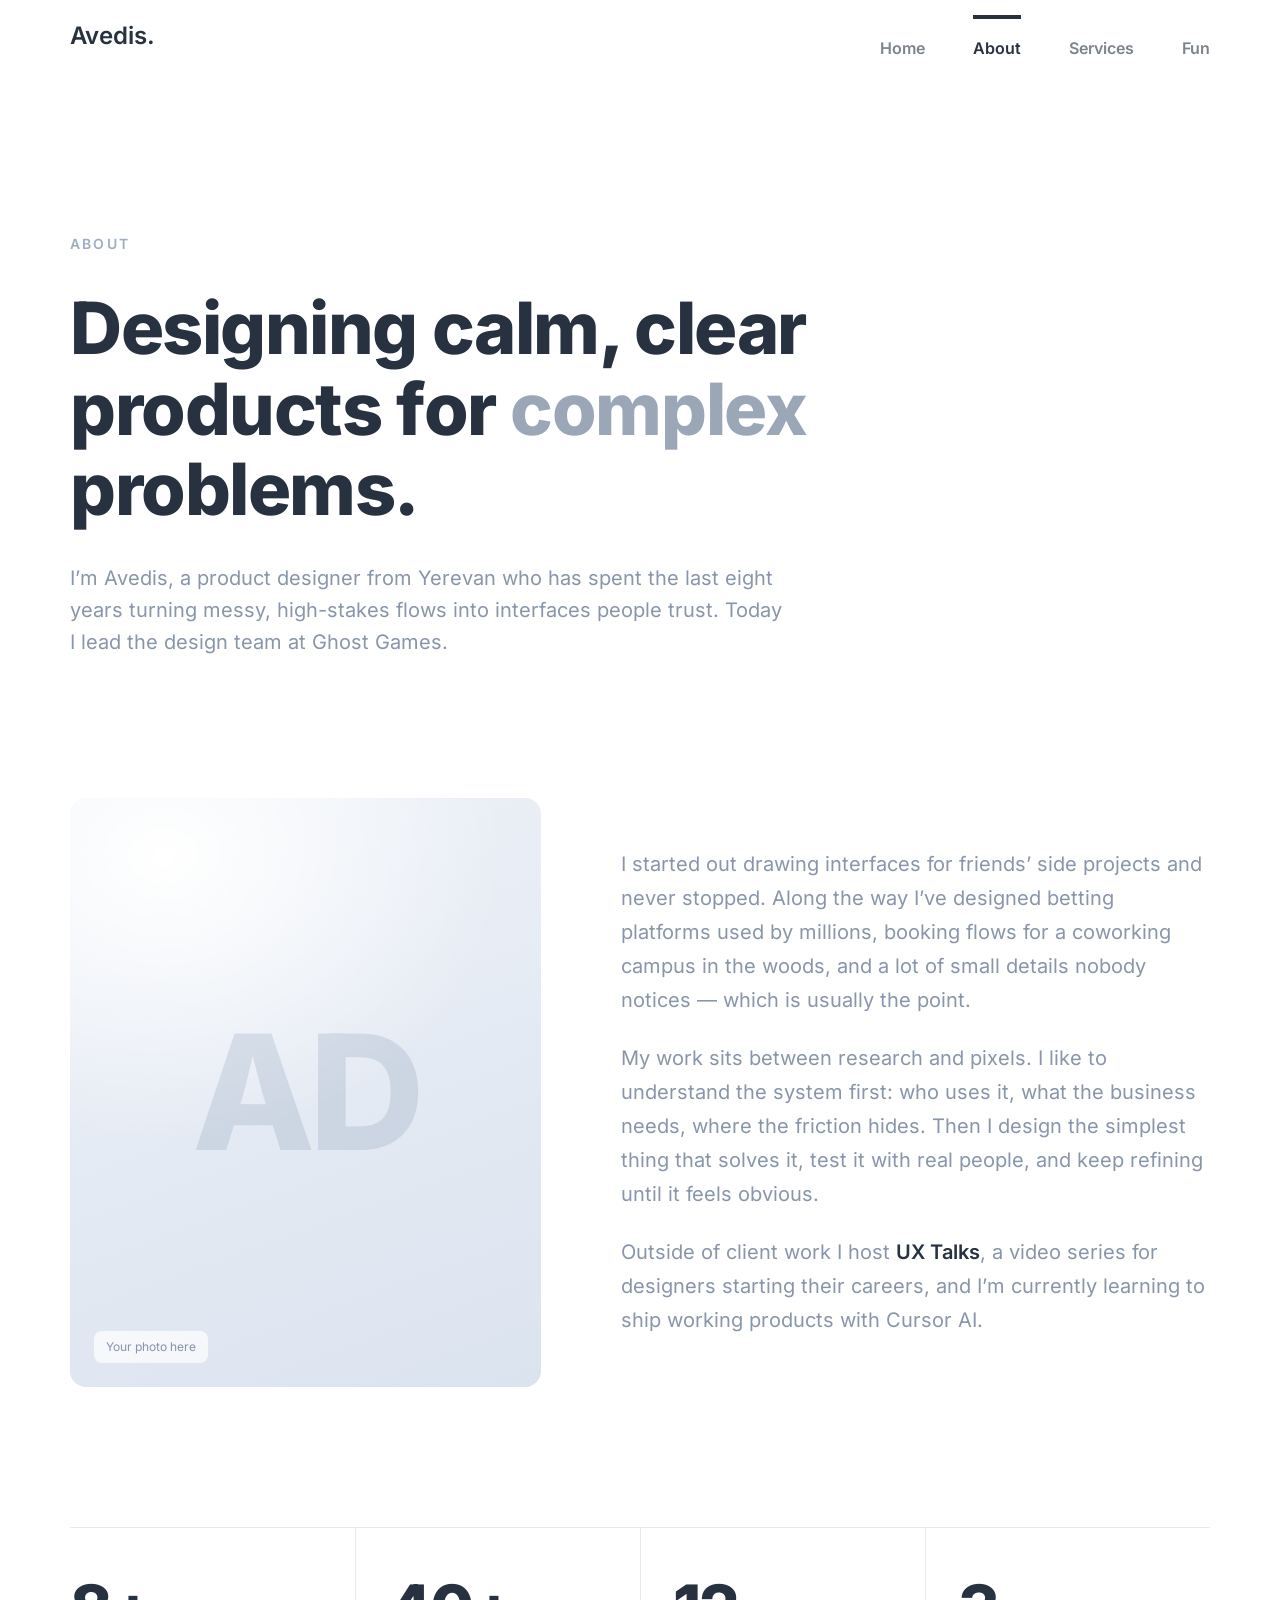
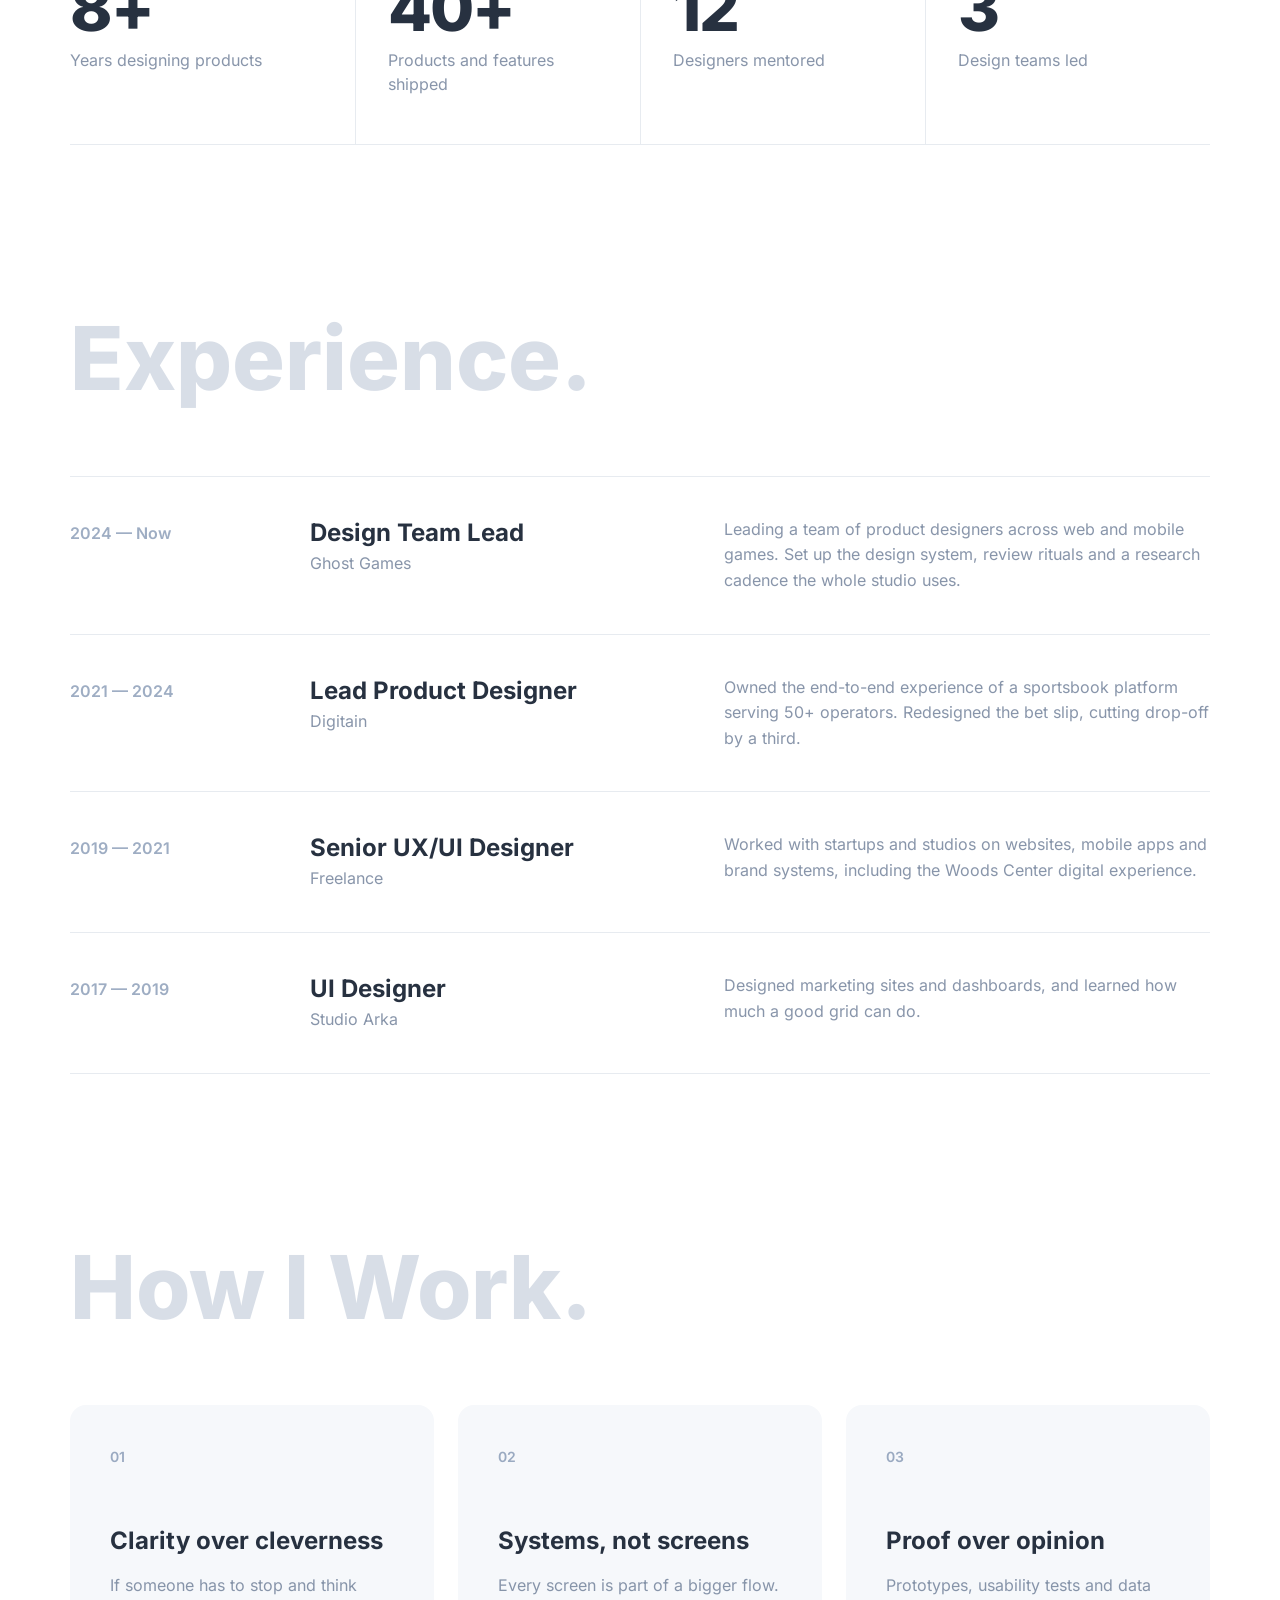
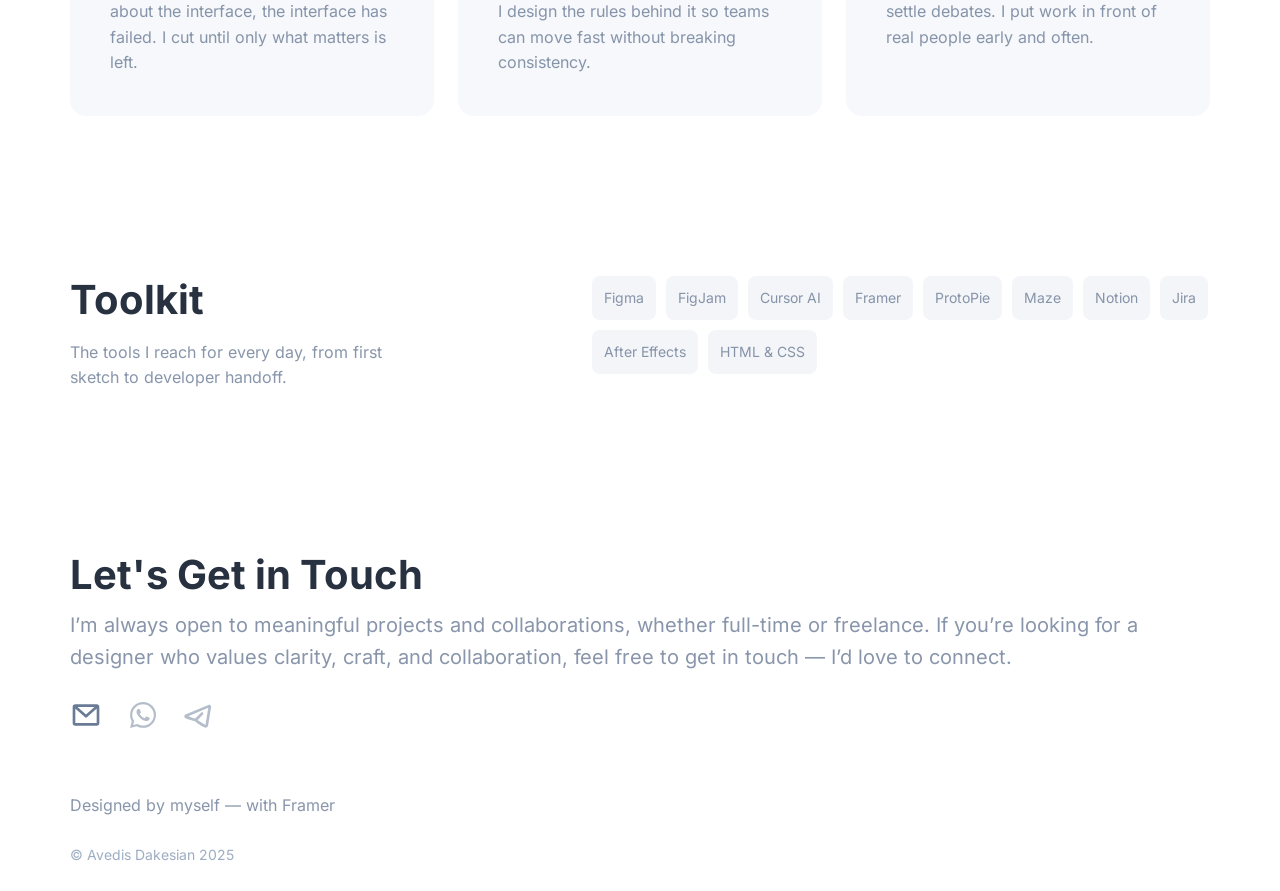
==== about/index.html @ 0495851c "Add About and Services pages Both pages use the home page's type, colours and 1140px width, and are " ====
<!doctype html>
<html lang="en">
<head>
  <script>document.documentElement.classList.add("js")</script>
  <meta charset="utf-8">
  <meta name="viewport" content="width=device-width, initial-scale=1">
  <title>About · Avedis.</title>
  <meta name="description" content="About Avedis Dakesian, Lead Product Designer.">
  <meta property="og:title" content="About · Avedis.">
  <meta property="og:description" content="About Avedis Dakesian, Lead Product Designer.">
  <meta property="og:type" content="website">
  <meta property="og:image" content="https://avedisdakesian.github.io/assets/img/og-image.jpg">
  <meta name="twitter:card" content="summary_large_image">
  <link rel="icon" href="../favicon.svg" type="image/svg+xml">
  <link rel="preload" href="../assets/fonts/inter-latin-wght-normal.woff2" as="font" type="font/woff2" crossorigin>
  <link rel="stylesheet" href="../assets/css/base.css">
  <link rel="stylesheet" href="../assets/css/home.css">
  <link rel="stylesheet" href="../assets/css/pages.css">
</head>
<body>

  <!-- Phone header (below 1220px wide) -->
  <header class="phone-nav" data-menu>
    <div class="phone-nav__bar">
      <a class="logo" href="../">Avedis.</a>
      <button class="phone-nav__toggle" type="button" aria-expanded="false" aria-controls="phone-menu">
        <span class="visually-hidden">Menu</span>
        <span class="phone-nav__line"></span>
        <span class="phone-nav__line"></span>
      </button>
    </div>
    <nav class="phone-nav__menu" id="phone-menu" aria-label="Main">
      <a href=".././">Home</a>
      <a href="../about/" aria-current="page">About</a>
      <a href="../services/">Services</a>
      <a href="https://www.instagram.com/avedisdakesian/" target="_blank" rel="noopener">Fun</a>
    </nav>
  </header>

  <main class="container">
    <nav class="nav" aria-label="Main">
      <a class="logo" href="../">Avedis.</a>
      <div class="nav__items">
        <a class="nav__item" href=".././">Home</a>
        <a class="nav__item is-active" href="../about/" aria-current="page">About</a>
        <a class="nav__item" href="../services/">Services</a>
        <a class="nav__item" href="https://www.instagram.com/avedisdakesian/" target="_blank" rel="noopener">Fun</a>
      </div>
    </nav>

    <!-- Placeholder content: replace the text below with your own. -->
    <section class="page-hero">
      <p class="eyebrow">About</p>
      <h1 class="page-hero__title">Designing calm, clear products for <span>complex</span> problems.</h1>
      <p class="page-hero__lead">I’m Avedis, a product designer from Yerevan who has spent the last eight years turning messy, high-stakes flows into interfaces people trust. Today I lead the design team at Ghost Games.</p>
    </section>

    <section class="about-intro reveal">
      <div class="portrait" role="img" aria-label="Portrait placeholder">
        <span class="portrait__initials">AD</span>
        <span class="portrait__note">Your photo here</span>
      </div>
      <div class="about-intro__text">
        <p>I started out drawing interfaces for friends’ side projects and never stopped. Along the way I’ve designed betting platforms used by millions, booking flows for a coworking campus in the woods, and a lot of small details nobody notices — which is usually the point.</p>
        <p>My work sits between research and pixels. I like to understand the system first: who uses it, what the business needs, where the friction hides. Then I design the simplest thing that solves it, test it with real people, and keep refining until it feels obvious.</p>
        <p>Outside of client work I host <strong>UX Talks</strong>, a video series for designers starting their careers, and I’m currently learning to ship working products with Cursor AI.</p>
      </div>
    </section>

    <section class="stats reveal" aria-label="In numbers">
      <div class="stat"><p class="stat__value">8+</p><p class="stat__label">Years designing products</p></div>
      <div class="stat"><p class="stat__value">40+</p><p class="stat__label">Products and features shipped</p></div>
      <div class="stat"><p class="stat__value">12</p><p class="stat__label">Designers mentored</p></div>
      <div class="stat"><p class="stat__value">3</p><p class="stat__label">Design teams led</p></div>
    </section>

    <section class="block reveal" aria-labelledby="exp-title">
      <h2 class="section-title" id="exp-title">Experience.</h2>
      <ol class="rows">
        <li class="row">
          <p class="row__meta">2024 — Now</p>
          <div class="row__main"><h3 class="row__title">Design Team Lead</h3><p class="row__sub">Ghost Games</p></div>
          <p class="row__desc">Leading a team of product designers across web and mobile games. Set up the design system, review rituals and a research cadence the whole studio uses.</p>
        </li>
        <li class="row">
          <p class="row__meta">2021 — 2024</p>
          <div class="row__main"><h3 class="row__title">Lead Product Designer</h3><p class="row__sub">Digitain</p></div>
          <p class="row__desc">Owned the end-to-end experience of a sportsbook platform serving 50+ operators. Redesigned the bet slip, cutting drop-off by a third.</p>
        </li>
        <li class="row">
          <p class="row__meta">2019 — 2021</p>
          <div class="row__main"><h3 class="row__title">Senior UX/UI Designer</h3><p class="row__sub">Freelance</p></div>
          <p class="row__desc">Worked with startups and studios on websites, mobile apps and brand systems, including the Woods Center digital experience.</p>
        </li>
        <li class="row">
          <p class="row__meta">2017 — 2019</p>
          <div class="row__main"><h3 class="row__title">UI Designer</h3><p class="row__sub">Studio Arka</p></div>
          <p class="row__desc">Designed marketing sites and dashboards, and learned how much a good grid can do.</p>
        </li>
      </ol>
    </section>

    <section class="block reveal" aria-labelledby="principles-title">
      <h2 class="section-title" id="principles-title">How I Work.</h2>
      <div class="cards cards--3">
        <article class="card">
          <p class="card__num">01</p>
          <h3 class="card__title">Clarity over cleverness</h3>
          <p class="card__text">If someone has to stop and think about the interface, the interface has failed. I cut until only what matters is left.</p>
        </article>
        <article class="card">
          <p class="card__num">02</p>
          <h3 class="card__title">Systems, not screens</h3>
          <p class="card__text">Every screen is part of a bigger flow. I design the rules behind it so teams can move fast without breaking consistency.</p>
        </article>
        <article class="card">
          <p class="card__num">03</p>
          <h3 class="card__title">Proof over opinion</h3>
          <p class="card__text">Prototypes, usability tests and data settle debates. I put work in front of real people early and often.</p>
        </article>
      </div>
    </section>

    <section class="block block--split reveal" aria-labelledby="tools-title">
      <div>
        <h2 class="block__heading" id="tools-title">Toolkit</h2>
        <p class="block__text">The tools I reach for every day, from first sketch to developer handoff.</p>
      </div>
      <ul class="tags tags--wrap">
        <li>Figma</li><li>FigJam</li><li>Cursor AI</li><li>Framer</li><li>ProtoPie</li><li>Maze</li><li>Notion</li><li>Jira</li><li>After Effects</li><li>HTML &amp; CSS</li>
      </ul>
    </section>

    <section class="contact" aria-labelledby="contact-title">
      <h2 class="contact__title" id="contact-title">Let's Get in Touch</h2>
      <p class="contact__text">I’m always open to meaningful projects and collaborations, whether full-time or freelance. If you’re looking for a designer who values clarity, craft, and collaboration, feel free to get in touch — I’d love to connect.</p>
      <div class="contact__icons">
        <a href="https://mail.google.com/mail/?view=cm&amp;to=avedisdakesian@gmail.com" target="_blank" rel="noopener" aria-label="Email">
          <svg viewBox="0 0 24 24" aria-hidden="true"><path d="M17.5 .5 9 8 .5 .5M1 14h16a1 1 0 0 0 1-1V1a1 1 0 0 0-1-1H1a1 1 0 0 0-1 1v12a1 1 0 0 0 1 1Z" transform="translate(3 5)" fill="none" stroke="#6a7b95" stroke-width="2" stroke-linecap="round" stroke-linejoin="round"/></svg>
        </a>
        <!-- WhatsApp and Telegram had no link in Framer either. Add yours as href to make them clickable. -->
        <span aria-label="WhatsApp">
          <svg viewBox="0 0 32 32" aria-hidden="true"><path transform="translate(4 3)" fill="rgba(106,123,149,.5)" d="M 22.213 3.775 C 19.787 1.354 16.492 -0.004 13.057 0 C 5.907 0 0.109 5.77 0.109 12.888 C 0.109 15.257 0.751 17.476 1.87 19.383 L 1.837 19.322 L 0 26 L 6.863 24.208 C 8.65 25.195 10.781 25.776 13.049 25.776 L 13.054 25.776 C 20.205 25.774 26 20.003 26 12.886 C 26.004 9.468 24.641 6.19 22.212 3.776 Z M 13.054 23.599 L 13.049 23.599 C 11.029 23.599 9.139 23.044 7.525 22.079 L 7.574 22.106 L 7.181 21.875 L 3.109 22.939 L 4.195 18.986 L 3.939 18.581 C 2.858 16.878 2.288 14.903 2.293 12.889 C 2.293 6.974 7.111 2.179 13.054 2.179 C 18.996 2.179 23.814 6.974 23.814 12.889 C 23.814 18.804 18.997 23.599 13.054 23.599 Z M 18.957 15.579 C 18.634 15.417 17.043 14.64 16.747 14.531 C 16.45 14.424 16.234 14.371 16.018 14.693 C 15.803 15.015 15.183 15.74 14.994 15.955 C 14.806 16.171 14.616 16.197 14.293 16.036 C 13.336 15.655 12.453 15.112 11.683 14.431 L 11.691 14.438 C 10.997 13.799 10.399 13.063 9.917 12.253 L 9.893 12.208 C 9.704 11.886 9.872 11.712 10.034 11.551 C 10.179 11.407 10.358 11.175 10.519 10.988 C 10.646 10.832 10.755 10.655 10.838 10.464 L 10.843 10.449 C 10.931 10.268 10.92 10.054 10.814 9.883 L 10.816 9.886 C 10.734 9.724 10.088 8.14 9.818 7.494 C 9.555 6.867 9.288 6.953 9.09 6.942 C 8.902 6.934 8.686 6.932 8.47 6.932 C 8.126 6.94 7.82 7.095 7.609 7.333 L 7.609 7.335 C 6.867 8.033 6.456 9.009 6.477 10.024 L 6.477 10.021 C 6.583 11.241 7.045 12.404 7.807 13.365 L 7.797 13.352 C 9.171 15.394 11.045 17.054 13.242 18.176 L 13.324 18.213 C 13.801 18.428 14.412 18.658 15.038 18.855 L 15.168 18.89 C 15.836 19.093 16.542 19.135 17.23 19.014 L 17.203 19.018 C 18.108 18.833 18.895 18.284 19.378 17.502 L 19.386 17.487 C 19.599 17.001 19.664 16.463 19.573 15.94 L 19.575 15.957 C 19.495 15.822 19.279 15.742 18.955 15.58 Z"/></svg>
        </span>
        <span aria-label="Telegram">
          <svg viewBox="0 0 32 32" aria-hidden="true"><path fill="rgba(106,123,149,.5)" d="M 26.093 26.417 C 25.803 28.187 23.86 29.2 22.237 28.32 C 20.88 27.581 18.865 26.447 17.049 25.26 C 16.143 24.668 15.265 24.051 14.536 23.451 C 14.059 23.057 13.591 22.629 13.219 22.184 C 11.857 22.049 10.159 21.573 8.601 21.059 C 6.902 20.489 5.224 19.858 3.569 19.168 C 1.899 18.475 1.98 16.176 3.569 15.507 L 26.369 5.907 C 27.041 5.624 27.813 5.728 28.385 6.179 C 28.957 6.63 29.238 7.356 29.12 8.075 Z M 6.127 17.323 C 7.219 17.753 8.322 18.154 9.436 18.525 C 10.932 19.019 12.295 19.381 13.273 19.507 L 19.056 13.724 C 19.577 13.203 20.421 13.204 20.942 13.725 C 21.463 14.246 21.462 15.09 20.941 15.611 L 15.66 20.891 C 15.843 21.064 16.033 21.23 16.228 21.389 C 16.958 21.975 17.719 22.522 18.507 23.028 C 20.216 24.145 22.135 25.229 23.467 25.953 L 26.291 8.833 L 6.125 17.323 Z"/></svg>
        </span>
      </div>
    </section>

    <footer class="footer">
      <p class="footer__credit">Designed by myself — with Framer</p>
      <p class="footer__copy">© Avedis Dakesian 2025</p>
    </footer>
  </main>

  <script src="../assets/js/site.js" defer></script>
</body>
</html>
---- assets/css/base.css ----
/* Shared by every page: font, colours, the 1140px content width. */

@font-face {
  font-family: "Inter";
  font-style: normal;
  font-display: swap;
  font-weight: 100 900;
  src: url("../fonts/inter-latin-wght-normal.woff2") format("woff2-variations");
  unicode-range: U+0000-00FF, U+0131, U+0152-0153, U+02BB-02BC, U+02C6, U+02DA, U+02DC, U+0304, U+0308, U+0329, U+2000-206F, U+20AC, U+2122, U+2191, U+2193, U+2212, U+2215, U+FEFF, U+FFFD;
}
@font-face {
  font-family: "Inter";
  font-style: normal;
  font-display: swap;
  font-weight: 100 900;
  src: url("../fonts/inter-latin-ext-wght-normal.woff2") format("woff2-variations");
  unicode-range: U+0100-02BA, U+02BD-02C5, U+02C7-02CC, U+02CE-02D7, U+02DD-02FF, U+0304, U+0308, U+0329, U+1D00-1DBF, U+1E00-1E9F, U+1EF2-1EFF, U+2020, U+20A0-20AB, U+20AD-20C0, U+2113, U+2C60-2C7F, U+A720-A7FF;
}

:root {
  /* Content never gets wider than this. Change it here and every page follows. */
  --max-width: 1140px;
  /* Space kept on each side of the content. */
  --gutter: 40px;

  --ink: #273140;
  --name: #9ba7b7;
  --muted: rgba(106, 123, 149, 0.8);
  --label: rgba(61, 91, 135, 0.5);
  --ghost: rgba(61, 91, 135, 0.2);
  --chip: rgba(61, 91, 135, 0.06);
  --radius: 8px;
}

/* Framer switches to its phone layout below 1220px wide; so do we. */
@media (max-width: 1219.98px) {
  :root { --gutter: 16px; }
}

*, *::before, *::after { box-sizing: border-box; }

html { -webkit-text-size-adjust: 100%; }

body {
  margin: 0;
  background: #fff;
  color: var(--ink);
  font-family: "Inter", system-ui, -apple-system, "Segoe UI", sans-serif;
  -webkit-font-smoothing: antialiased;
  -moz-osx-font-smoothing: grayscale;
}

h1, h2, h3, h4, p { margin: 0; font-weight: inherit; font-size: inherit; line-height: inherit; }
img, video { display: block; max-width: 100%; }
a { color: inherit; text-decoration: none; }
button { font: inherit; color: inherit; }

.container {
  width: 100%;
  max-width: calc(var(--max-width) + 2 * var(--gutter));
  margin-inline: auto;
  padding-inline: var(--gutter);
}

.visually-hidden {
  position: absolute; width: 1px; height: 1px; padding: 0; margin: -1px;
  overflow: hidden; clip: rect(0 0 0 0); white-space: nowrap; border: 0;
}

:focus-visible { outline: 2px solid var(--ink); outline-offset: 3px; border-radius: 4px; }
---- assets/css/home.css ----
/* Home page. Desktop values first; the phone layout (below 1220px) is at the bottom. */

.logo { font-size: 24px; line-height: 1.2; font-weight: 600; color: var(--ink); }

/* ---------- Desktop nav ---------- */
.nav {
  display: flex;
  align-items: center;
  justify-content: space-between;
  height: 72px;
}
.nav__items { display: flex; gap: 48px; }
.nav__item {
  padding-top: 24px;
  font-size: 16px;
  line-height: 19px;
  font-weight: 600;
  color: rgba(39, 49, 64, 0.6);
  transition: color 0.2s ease;
}
.nav__item:hover { color: var(--ink); }
.nav__item.is-active { color: var(--ink); box-shadow: inset 0 4px 0 var(--ink); }

/* ---------- Phone header (hidden on desktop) ---------- */
.phone-nav { display: none; }

/* ---------- Hero ---------- */
.hero {
  display: flex;
  flex-direction: column;
  gap: 200px;
  padding-bottom: 120px;
}
.hero__texts { display: flex; flex-direction: column; gap: 10px; }
.hero__name,
.hero__roles {
  font-size: 88px;
  line-height: 107px;
  font-weight: 800;
}
.hero__name { color: var(--name); }
.hero__roles {
  height: 107px;
  overflow: hidden;
  color: var(--ink);
}
.hero__roles-track {
  display: flex;
  flex-direction: column;
  animation: roles 12.5s cubic-bezier(0.65, 0, 0.35, 1) infinite;
}
.hero__roles-track > span { display: block; white-space: nowrap; }

/* 5 titles, each held ~2.1s then slid up in ~0.4s. Step n sits at -n/6 of the track (6 lines including the repeat). */
@keyframes roles {
  0%, 16.67%   { transform: translateY(0); }
  20%, 36.67%  { transform: translateY(-16.6667%); }
  40%, 56.67%  { transform: translateY(-33.3333%); }
  60%, 76.67%  { transform: translateY(-50%); }
  80%, 96.67%  { transform: translateY(-66.6667%); }
  100%         { transform: translateY(-83.3333%); }
}
@media (prefers-reduced-motion: reduce) {
  .hero__roles-track { animation: none; }
}

.timeline { display: flex; justify-content: space-between; }
.timeline__item { display: flex; flex-direction: column; gap: 10px; width: 234px; }
.timeline__label { font-size: 20px; line-height: 33px; font-weight: 600; color: var(--label); }
.timeline__text { font-size: 16px; line-height: 28px; color: var(--muted); }

/* ---------- Section titles ---------- */
.section-title {
  font-size: 88px;
  line-height: 107px;
  font-weight: 800;
  color: var(--ghost);
}

/* ---------- Featured projects ---------- */
.projects {
  display: flex;
  flex-direction: column;
  gap: 100px;
  padding-bottom: 160px;
}
.projects__list { display: flex; flex-direction: column; gap: 100px; }
.project { display: flex; flex-direction: column; gap: 32px; }
.project__head { display: flex; flex-direction: column; gap: 12px; }

.tags { display: flex; gap: 10px; margin: 0; padding: 0; list-style: none; }
.tags li {
  padding: 8px 12px;
  border-radius: 8px;
  background: var(--chip);
  font-size: 14px;
  line-height: 28px;
  color: var(--muted);
}

.project__text { display: flex; flex-direction: column; gap: 10px; }
.project__title {
  display: inline-flex;
  align-items: center;
  gap: 10px;
  align-self: flex-start;
  color: var(--ink);
}
.project__title h3 { font-size: 40px; line-height: 48px; font-weight: 700; }
.project__title svg { width: 40px; height: 40px; transition: transform 0.25s ease; }
.project__title:hover svg { transform: translateX(6px); }
.project__desc { font-size: 16px; line-height: 1.6; color: var(--muted); }

.project__media {
  display: block;
  aspect-ratio: 1140 / 641;
  border-radius: var(--radius);
  overflow: hidden;
}
.project__media img,
.project__media video { width: 100%; height: 100%; object-fit: cover; }

/* ---------- UX Talks ---------- */
.talks {
  display: flex;
  flex-direction: column;
  gap: 32px;
  padding-bottom: 120px;
}
.talks__intro { font-size: 20px; line-height: 32px; color: var(--muted); }

.talks__browser { position: relative; }
.talks__list {
  display: flex;
  gap: 24px;
  overflow-x: auto;
  scroll-snap-type: x mandatory;
  scroll-behavior: smooth;
  scrollbar-width: none;
}
.talks__list::-webkit-scrollbar { display: none; }
.talk {
  flex: 0 0 min(502px, 44%);
  display: flex;
  flex-direction: column;
  gap: 12px;
  scroll-snap-align: start;
}
.talk__title { font-size: 20px; line-height: 32px; color: var(--muted); }

/* YouTube thumbnail that turns into the player on click (same as Framer did) */
.yt {
  position: relative;
  aspect-ratio: 16 / 9;
  border-radius: var(--radius);
  overflow: hidden;
  background: #000 center / cover no-repeat;
  cursor: pointer;
}
.yt img, .yt iframe { position: absolute; inset: 0; width: 100%; height: 100%; border: 0; object-fit: cover; }
.yt button {
  position: absolute; top: 50%; left: 50%;
  width: 68px; height: 48px; padding: 0;
  transform: translate(-50%, -50%);
  border: 0; background: transparent; cursor: pointer;
}
.yt button path:first-child { fill: #212121; fill-opacity: 0.8; transition: fill 0.1s, fill-opacity 0.1s; }
.yt:hover button path:first-child { fill: #f00; fill-opacity: 1; }

.talks__arrow {
  position: absolute;
  top: 118px;
  z-index: 5;
  display: flex;
  align-items: center;
  justify-content: center;
  width: 48px;
  height: 48px;
  padding: 12px;
  border: 0;
  border-radius: 8px;
  background: #fff;
  cursor: pointer;
}
.talks__arrow[hidden] { display: none; }
.talks__arrow svg { width: 24px; height: 24px; fill: none; stroke: rgb(61, 91, 135); stroke-width: 2; stroke-linecap: round; stroke-linejoin: round; }
.talks__arrow--prev { left: 16px; }
.talks__arrow--next { right: 16px; }

.talks__fade {
  position: absolute;
  top: 0;
  z-index: 3;
  width: 100px;
  height: 100%;
  pointer-events: none;
  transition: opacity 150ms ease;
}
.talks__fade--right { right: 0; background: linear-gradient(90deg, rgba(255, 255, 255, 0), #fff); }
.talks__fade--left { left: 0; background: linear-gradient(270deg, rgba(255, 255, 255, 0), #fff); opacity: 0; }
.talks__browser.is-scrolled .talks__fade--left { opacity: 1; }
.talks__browser.is-at-end .talks__fade--right { opacity: 0; }

/* ---------- Contact ---------- */
.contact {
  display: flex;
  flex-direction: column;
  gap: 10px;
  padding-bottom: 60px;
}
.contact__title { font-size: 40px; line-height: 48px; font-weight: 700; color: var(--ink); }
.contact__text { font-size: 20px; line-height: 32px; color: var(--muted); }
.contact__icons { display: flex; gap: 24px; padding-top: 16px; }
.contact__icons > * { display: block; width: 32px; height: 32px; }
.contact__icons svg { width: 32px; height: 32px; display: block; }
.contact__icons a { transition: opacity 0.2s ease; }
.contact__icons a:hover { opacity: 0.7; }

/* ---------- Footer ---------- */
.footer {
  display: flex;
  flex-direction: column;
  gap: 24px;
  padding-bottom: 24px;
}
.footer__credit { font-size: 16px; line-height: 28px; color: var(--muted); }
.footer__copy { font-size: 14px; line-height: 24px; color: var(--label); }

/* =================================================================
   Phone layout (Framer's breakpoint: below 1220px)
   ================================================================= */
@media (max-width: 1219.98px) {
  .nav { display: none; }

  .phone-nav {
    display: block;
    position: relative;
    z-index: 10;
    margin-bottom: 10px;
    background: #fff;
    border-bottom: 1px solid rgba(0, 0, 0, 0.07);
  }
  .phone-nav__bar {
    display: flex;
    align-items: center;
    justify-content: space-between;
    height: 64px;
    padding: 0 10px 0 20px;
  }
  .phone-nav__toggle {
    position: relative;
    width: 44px;
    height: 44px;
    border: 0;
    background: none;
    cursor: pointer;
  }
  .phone-nav__line {
    position: absolute;
    left: 12px;
    width: 20px;
    height: 2px;
    border-radius: 10px;
    background: #999;
    transition: transform 0.25s ease, top 0.25s ease;
  }
  .phone-nav__line:nth-of-type(2) { top: 18px; }
  .phone-nav__line:nth-of-type(3) { top: 25px; }
  .phone-nav.is-open .phone-nav__line:nth-of-type(2) { top: 21px; transform: rotate(45deg); }
  .phone-nav.is-open .phone-nav__line:nth-of-type(3) { top: 21px; transform: rotate(-45deg); }

  .phone-nav__menu {
    display: none;
    flex-direction: column;
    padding: 0 20px 10px;
  }
  .phone-nav.is-open .phone-nav__menu { display: flex; }
  .phone-nav__menu a {
    padding: 13px 0;
    border-bottom: 1px solid #eee;
    font-size: 15px;
    line-height: 30px;
    font-weight: 500;
    letter-spacing: -0.01em;
    color: #444;
  }
  .phone-nav__menu a:last-child { border-bottom: 0; }

  .hero { gap: 88px; }
  .hero__texts { gap: 0; padding: 200px 0; }
  .hero__name,
  .hero__roles { font-size: 32px; line-height: 48px; }
  .hero__roles { height: 48px; }

  .timeline { flex-direction: column; gap: 40px; }
  .timeline__label { font-size: 16px; line-height: 24px; }
  .timeline__text { font-size: 14px; line-height: 24px; }

  .section-title { font-size: 32px; line-height: 48px; }

  .projects { gap: 40px; padding-bottom: 80px; }
  .projects__list { gap: 60px; }
  .project { gap: 24px; }
  .project__head { gap: 16px; }
  .tags li { padding: 4px 12px; font-size: 12px; line-height: 24px; }
  .project__title h3 { font-size: 24px; line-height: 32px; }
  .project__desc { font-size: 14px; }

  .talks { gap: 40px; padding-bottom: 60px; }
  .talks__intro { font-size: 14px; line-height: 1.6; }
  .talks__list { flex-direction: column; overflow: visible; scroll-snap-type: none; }
  .talk { flex-basis: auto; gap: 12px; }
  .talk__title { font-size: 16px; line-height: 1.6; }
  .talks__arrow, .talks__fade { display: none; }

  .contact__title { font-size: 24px; line-height: 32px; }
  .contact__text { font-size: 14px; line-height: 1.6; }
}
---- assets/css/pages.css ----
/* About and Services pages. Builds on base.css and home.css (nav, contact, footer).
   Desktop values first; the phone layout (below 1220px) is at the bottom. */

.line { border-color: rgba(61, 91, 135, 0.12); }

/* ---------- Page hero ---------- */
.page-hero {
  display: flex;
  flex-direction: column;
  gap: 32px;
  padding: 160px 0 140px;
}
.eyebrow {
  font-size: 14px;
  line-height: 24px;
  font-weight: 600;
  letter-spacing: 0.16em;
  text-transform: uppercase;
  color: var(--label);
}
.page-hero__title {
  max-width: 980px;
  font-size: 72px;
  line-height: 1.12;
  font-weight: 800;
  letter-spacing: -0.02em;
  color: var(--ink);
}
.page-hero__title span { color: var(--name); }
.page-hero__lead {
  max-width: 720px;
  font-size: 20px;
  line-height: 32px;
  color: var(--muted);
}

/* ---------- Generic section ---------- */
.block {
  display: flex;
  flex-direction: column;
  gap: 64px;
  padding-bottom: 160px;
}
.block--split {
  display: grid;
  grid-template-columns: 1fr 1.4fr;
  gap: 80px;
  align-items: start;
}
.block__heading { font-size: 40px; line-height: 48px; font-weight: 700; color: var(--ink); }
.block__text { margin-top: 16px; max-width: 360px; font-size: 16px; line-height: 1.6; color: var(--muted); }

.tags--wrap { flex-wrap: wrap; }

/* ---------- About: intro ---------- */
.about-intro {
  display: grid;
  grid-template-columns: 1fr 1.25fr;
  gap: 80px;
  align-items: center;
  padding-bottom: 140px;
}
.portrait {
  position: relative;
  display: flex;
  align-items: center;
  justify-content: center;
  aspect-ratio: 4 / 5;
  border-radius: 16px;
  overflow: hidden;
  background:
    radial-gradient(120% 80% at 20% 10%, #ffffff 0%, rgba(255, 255, 255, 0) 60%),
    linear-gradient(160deg, #eef2f8 0%, #dbe3ef 100%);
}
.portrait__initials { font-size: 160px; line-height: 1; font-weight: 800; letter-spacing: -0.04em; color: rgba(61, 91, 135, 0.14); }
.portrait__note {
  position: absolute;
  left: 24px;
  bottom: 24px;
  padding: 4px 12px;
  border-radius: 8px;
  background: rgba(255, 255, 255, 0.7);
  font-size: 12px;
  line-height: 24px;
  color: var(--muted);
}
.about-intro__text { display: flex; flex-direction: column; gap: 24px; font-size: 20px; line-height: 34px; color: var(--muted); }
.about-intro__text strong { font-weight: 600; color: var(--ink); }

/* ---------- About: numbers ---------- */
.stats {
  display: grid;
  grid-template-columns: repeat(4, 1fr);
  margin-bottom: 160px;
  border-top: 1px solid rgba(61, 91, 135, 0.12);
  border-bottom: 1px solid rgba(61, 91, 135, 0.12);
}
.stat { display: flex; flex-direction: column; gap: 8px; padding: 48px 32px; }
.stat:first-child { padding-left: 0; }
.stat + .stat { border-left: 1px solid rgba(61, 91, 135, 0.12); }
.stat__value { font-size: 64px; line-height: 1; font-weight: 800; letter-spacing: -0.03em; color: var(--ink); }
.stat__label { font-size: 16px; line-height: 24px; color: var(--muted); }

/* ---------- About: experience rows ---------- */
.rows { margin: 0; padding: 0; list-style: none; border-bottom: 1px solid rgba(61, 91, 135, 0.12); }
.row {
  display: grid;
  grid-template-columns: 200px 1fr 1.3fr;
  gap: 40px;
  padding: 40px 0;
  border-top: 1px solid rgba(61, 91, 135, 0.12);
}
.row__meta { font-size: 16px; line-height: 32px; font-weight: 600; color: var(--label); }
.row__title { font-size: 24px; line-height: 32px; font-weight: 700; color: var(--ink); }
.row__sub { font-size: 16px; line-height: 28px; color: var(--muted); }
.row__desc { font-size: 16px; line-height: 1.6; color: var(--muted); }

/* ---------- Cards (principles) ---------- */
.cards { display: grid; gap: 24px; }
.cards--3 { grid-template-columns: repeat(3, 1fr); }
.card {
  display: flex;
  flex-direction: column;
  gap: 16px;
  padding: 40px;
  border-radius: 16px;
  background: #f6f8fb;
  transition: transform 0.3s ease, box-shadow 0.3s ease, background-color 0.3s ease;
}
.card:hover { transform: translateY(-4px); background: #fff; box-shadow: 0 20px 40px rgba(39, 49, 64, 0.08); }
.card__num { margin-bottom: 40px; font-size: 14px; line-height: 24px; font-weight: 600; color: var(--label); }
.card__title { font-size: 24px; line-height: 32px; font-weight: 700; color: var(--ink); }
.card__text { font-size: 16px; line-height: 1.6; color: var(--muted); }

/* ---------- Services list ---------- */
.services { margin: 0; padding: 0; list-style: none; border-bottom: 1px solid rgba(61, 91, 135, 0.12); }
.service {
  display: grid;
  grid-template-columns: 80px 1fr 340px;
  gap: 40px;
  align-items: start;
  padding: 48px 0;
  border-top: 1px solid rgba(61, 91, 135, 0.12);
}
.service__num { font-size: 16px; line-height: 48px; font-weight: 600; color: var(--label); }
.service__main { display: flex; flex-direction: column; gap: 12px; }
.service__title { font-size: 40px; line-height: 48px; font-weight: 700; letter-spacing: -0.01em; color: var(--ink); transition: transform 0.3s ease; }
.service:hover .service__title { transform: translateX(8px); }
.service__text { max-width: 520px; font-size: 16px; line-height: 1.6; color: var(--muted); }
.service__tags { justify-content: flex-end; padding-top: 8px; }

/* ---------- Process steps ---------- */
.steps { display: grid; grid-template-columns: repeat(4, 1fr); gap: 24px; margin: 0; padding: 0; list-style: none; }
.step {
  display: flex;
  flex-direction: column;
  gap: 12px;
  padding-top: 24px;
  border-top: 2px solid var(--ghost);
  transition: border-color 0.3s ease;
}
.step:hover { border-color: var(--ink); }
.step__num { font-size: 14px; line-height: 24px; font-weight: 600; color: var(--label); }
.step__title { font-size: 24px; line-height: 32px; font-weight: 700; color: var(--ink); }
.step__text { font-size: 16px; line-height: 1.6; color: var(--muted); }

/* ---------- Plans ---------- */
.plan {
  position: relative;
  display: flex;
  flex-direction: column;
  padding: 40px;
  border: 1px solid rgba(61, 91, 135, 0.12);
  border-radius: 16px;
  background: #fff;
}
.plan__name { font-size: 16px; line-height: 24px; font-weight: 600; color: var(--label); }
.plan__price { margin-top: 24px; font-size: 32px; line-height: 40px; font-weight: 800; letter-spacing: -0.02em; color: var(--ink); }
.plan__time { margin-top: 4px; font-size: 14px; line-height: 24px; color: var(--muted); }
.plan__list { display: flex; flex-direction: column; gap: 12px; margin: 32px 0 0; padding: 32px 0 0; list-style: none; border-top: 1px solid rgba(61, 91, 135, 0.12); }
.plan__list li { position: relative; padding-left: 28px; font-size: 16px; line-height: 24px; color: var(--muted); }
.plan__list li::before {
  content: "";
  position: absolute;
  left: 0;
  top: 7px;
  width: 12px;
  height: 7px;
  border-left: 2px solid currentColor;
  border-bottom: 2px solid currentColor;
  transform: rotate(-45deg);
  opacity: 0.7;
}
.plan__badge {
  position: absolute;
  top: 40px;
  right: 40px;
  padding: 0 12px;
  border-radius: 8px;
  background: rgba(255, 255, 255, 0.12);
  font-size: 12px;
  line-height: 24px;
  color: #fff;
}
.plan--featured { border-color: var(--ink); background: var(--ink); }
.plan--featured .plan__name { color: rgba(255, 255, 255, 0.6); }
.plan--featured .plan__price { color: #fff; }
.plan--featured .plan__time,
.plan--featured .plan__list li { color: rgba(255, 255, 255, 0.75); }
.plan--featured .plan__list { border-color: rgba(255, 255, 255, 0.15); }

/* ---------- FAQ ---------- */
.faq { border-top: 1px solid rgba(61, 91, 135, 0.12); }
.faq details { border-bottom: 1px solid rgba(61, 91, 135, 0.12); }
.faq summary {
  position: relative;
  padding: 24px 48px 24px 0;
  font-size: 20px;
  line-height: 32px;
  font-weight: 600;
  color: var(--ink);
  list-style: none;
  cursor: pointer;
}
.faq summary::-webkit-details-marker { display: none; }
.faq summary::before,
.faq summary::after {
  content: "";
  position: absolute;
  right: 8px;
  top: 50%;
  width: 16px;
  height: 2px;
  border-radius: 2px;
  background: var(--muted);
  transition: transform 0.25s ease;
}
.faq summary::after { transform: rotate(90deg); }
.faq details[open] summary::after { transform: rotate(0deg); }
.faq details p { padding: 0 48px 24px 0; font-size: 16px; line-height: 1.6; color: var(--muted); }

/* ---------- Call to action ---------- */
.cta {
  display: flex;
  flex-direction: column;
  align-items: center;
  gap: 40px;
  margin-bottom: 140px;
  padding: 104px 40px;
  border-radius: 24px;
  background:
    radial-gradient(80% 120% at 85% 0%, rgba(155, 167, 183, 0.25) 0%, rgba(155, 167, 183, 0) 60%),
    var(--ink);
  text-align: center;
}
.cta__title { font-size: 56px; line-height: 1.15; font-weight: 800; letter-spacing: -0.02em; color: #fff; }
.cta__button {
  display: inline-flex;
  align-items: center;
  gap: 12px;
  padding: 16px 28px;
  border-radius: 999px;
  background: #fff;
  font-size: 16px;
  line-height: 24px;
  font-weight: 600;
  color: var(--ink);
  transition: transform 0.25s ease;
}
.cta__button svg { width: 18px; height: 18px; transition: transform 0.25s ease; }
.cta__button:hover { transform: translateY(-2px); }
.cta__button:hover svg { transform: translateX(4px); }

/* ---------- Fade-in on scroll (only when JS is running) ---------- */
.js .reveal { opacity: 0; transform: translateY(24px); transition: opacity 0.8s ease, transform 0.8s cubic-bezier(0.2, 0.7, 0.2, 1); }
.js .reveal.is-in { opacity: 1; transform: none; }
@media (prefers-reduced-motion: reduce) {
  .js .reveal { opacity: 1; transform: none; transition: none; }
}

/* =================================================================
   Phone layout (below 1220px)
   ================================================================= */
@media (max-width: 1219.98px) {
  .page-hero { gap: 20px; padding: 96px 0 80px; }
  .eyebrow { font-size: 12px; }
  .page-hero__title { font-size: 36px; line-height: 44px; }
  .page-hero__lead { font-size: 16px; line-height: 1.6; }

  .block { gap: 40px; padding-bottom: 80px; }
  .block--split { grid-template-columns: 1fr; gap: 32px; }
  .block__heading { font-size: 24px; line-height: 32px; }
  .block__text { font-size: 14px; }

  .about-intro { grid-template-columns: 1fr; gap: 40px; padding-bottom: 80px; }
  .portrait__initials { font-size: 120px; }
  .about-intro__text { gap: 16px; font-size: 16px; line-height: 1.7; }

  .stats { grid-template-columns: 1fr 1fr; margin-bottom: 80px; }
  .stat { padding: 32px 16px; }
  .stat:nth-child(odd) { padding-left: 0; border-left: 0; }
  .stat:nth-child(n + 3) { border-top: 1px solid rgba(61, 91, 135, 0.12); }
  .stat__value { font-size: 40px; }
  .stat__label { font-size: 14px; line-height: 20px; }

  .row { grid-template-columns: 1fr; gap: 8px; padding: 28px 0; }
  .row__meta { font-size: 14px; line-height: 24px; }
  .row__title { font-size: 20px; line-height: 28px; }
  .row__sub, .row__desc { font-size: 14px; }
  .row__desc { margin-top: 8px; }

  .cards--3 { grid-template-columns: 1fr; gap: 16px; }
  .card { padding: 28px; }
  .card__num { margin-bottom: 16px; }
  .card__title { font-size: 20px; line-height: 28px; }
  .card__text { font-size: 14px; }

  .service { grid-template-columns: 1fr; gap: 12px; padding: 32px 0; }
  .service__num { font-size: 14px; line-height: 24px; }
  .service__title { font-size: 24px; line-height: 32px; }
  .service__text { font-size: 14px; }
  .service__tags { justify-content: flex-start; padding-top: 4px; }

  .steps { grid-template-columns: 1fr 1fr; gap: 32px 16px; }
  .step__title { font-size: 20px; line-height: 28px; }
  .step__text { font-size: 14px; }

  .plan { padding: 28px; }
  .plan__badge { top: 28px; right: 28px; }
  .plan__price { font-size: 28px; line-height: 36px; }
  .plan__list li { font-size: 14px; }

  .faq summary { font-size: 16px; line-height: 24px; padding: 20px 40px 20px 0; }
  .faq details p { font-size: 14px; padding-right: 0; }

  .cta { gap: 28px; margin-bottom: 80px; padding: 64px 24px; border-radius: 16px; }
  .cta__title { font-size: 32px; line-height: 40px; }
}
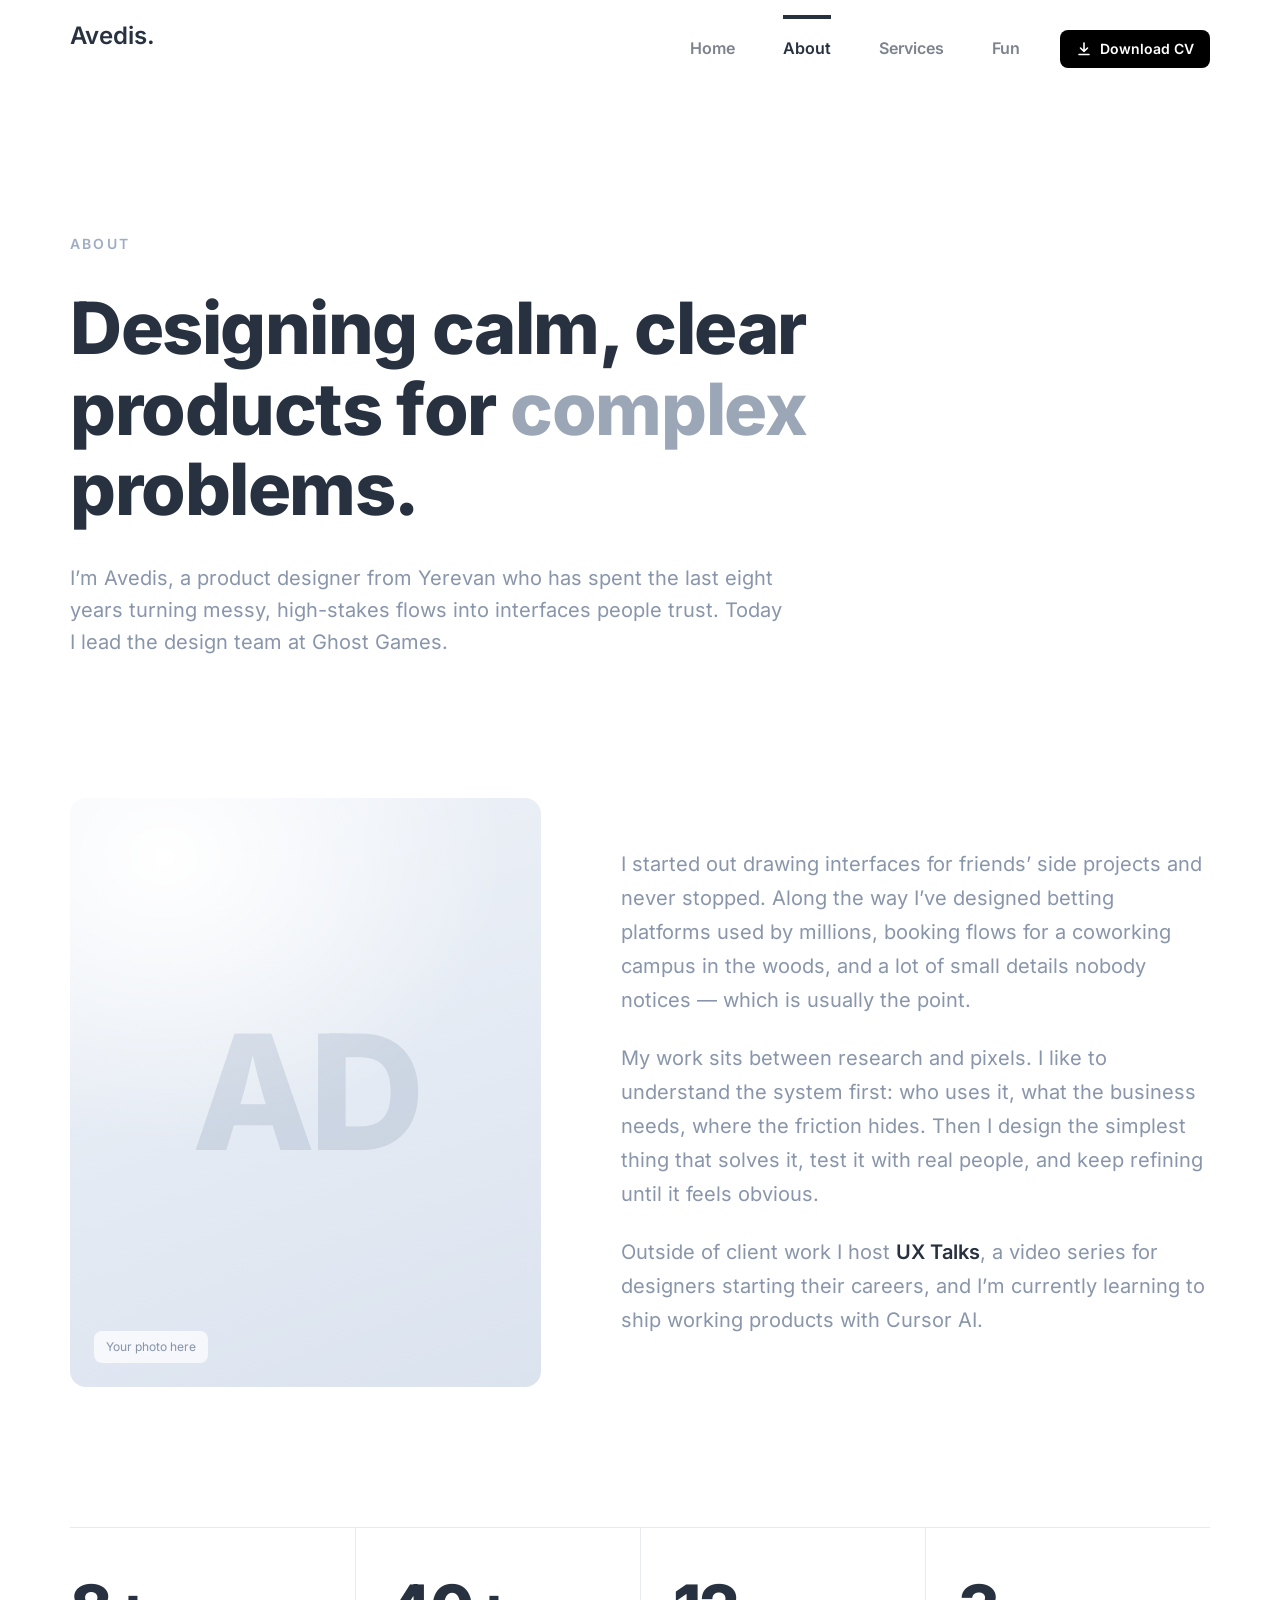
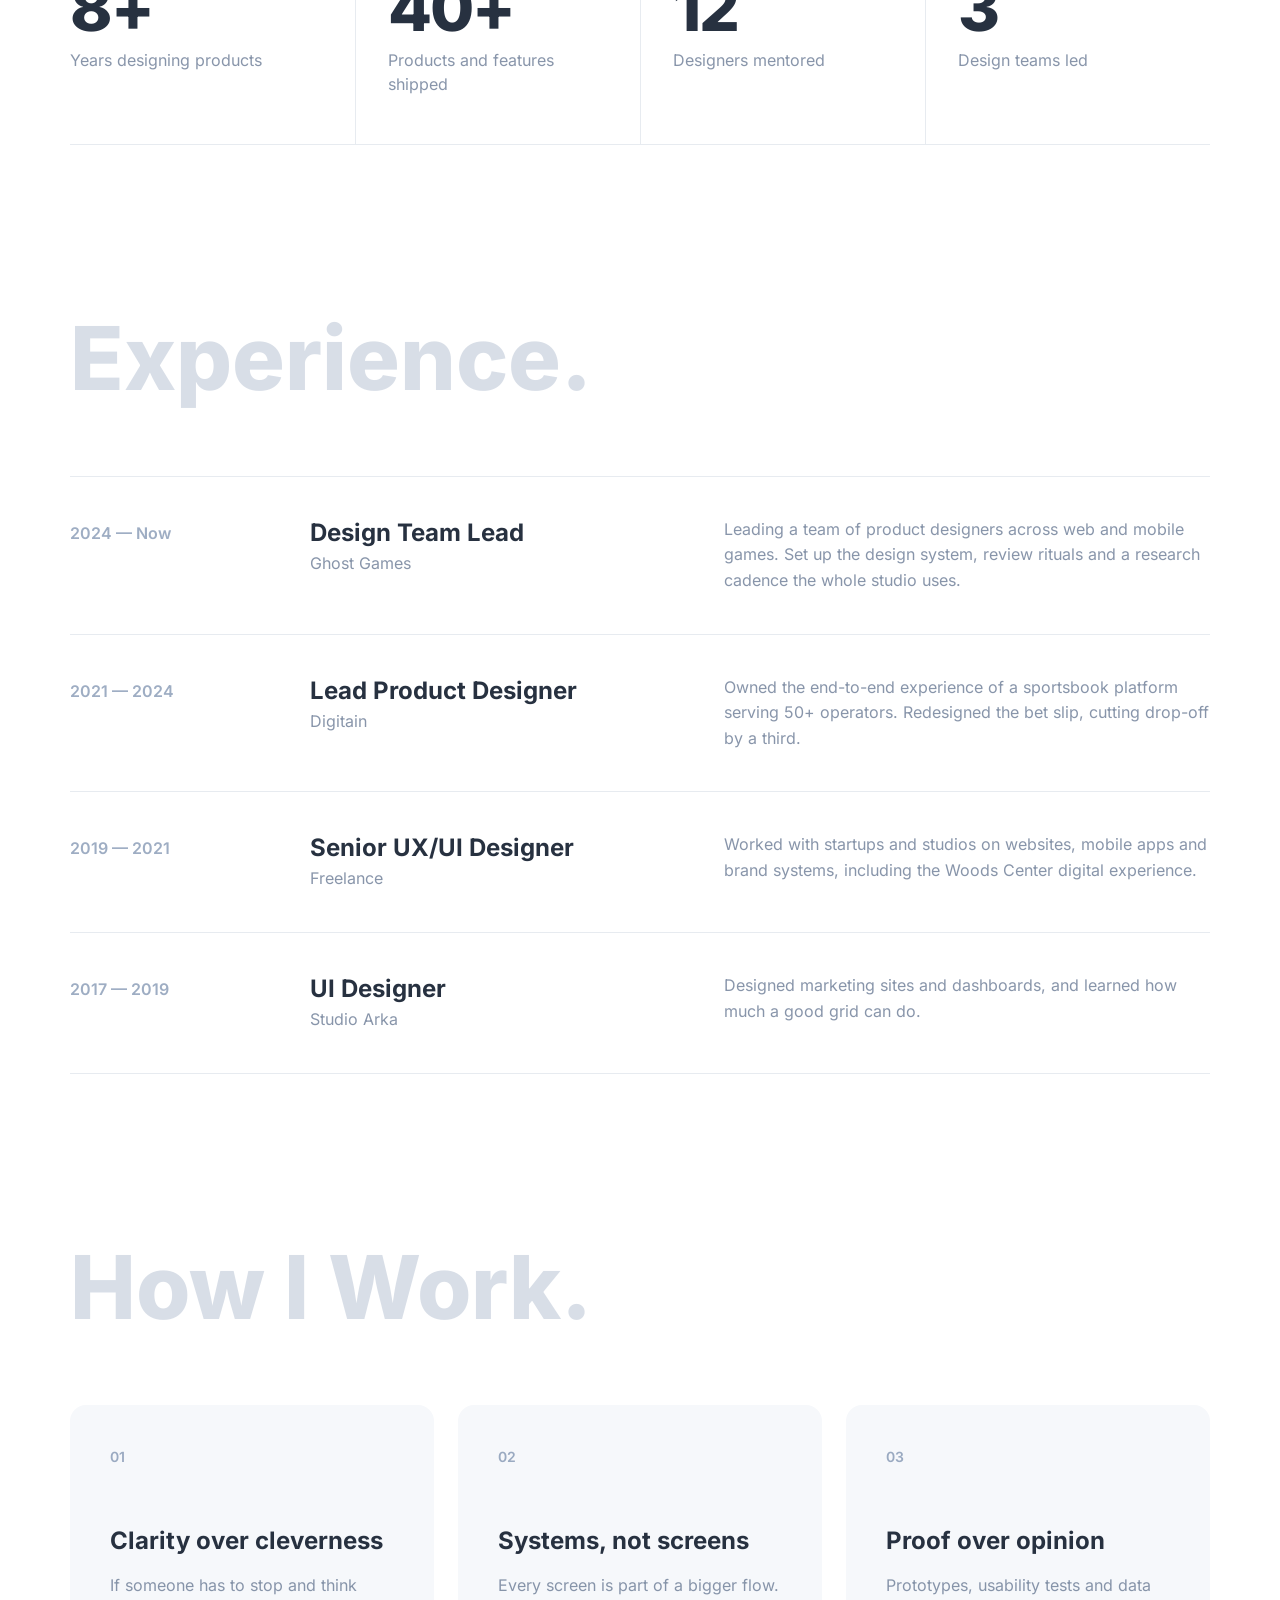
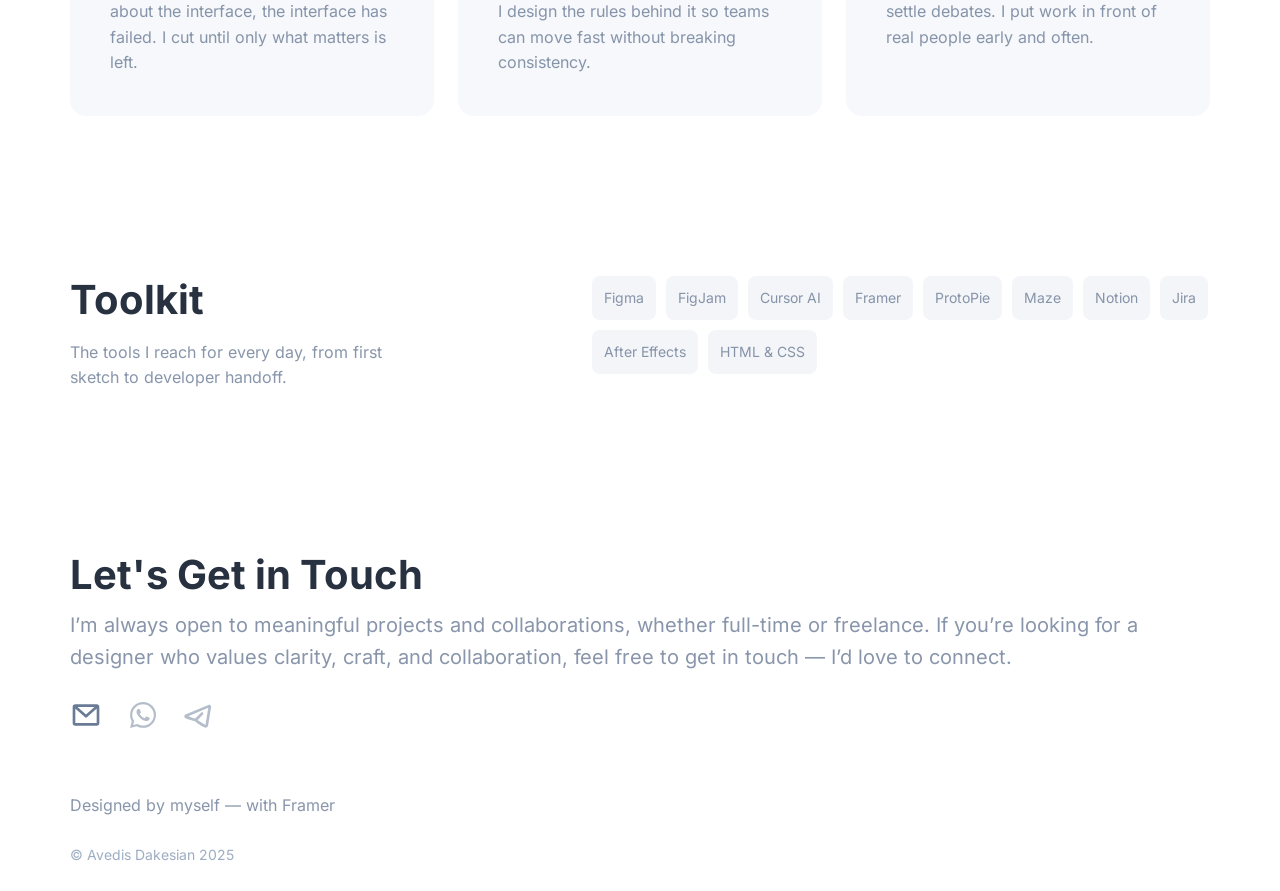
==== commit acb8ffbb: "Add a Download CV button to the navigation Black button at the end of the nav on every page (and in " ====
--- a/about/index.html
+++ b/about/index.html
@@ -23,14 +23,17 @@
   <header class="phone-nav" data-menu>
     <div class="phone-nav__bar">
       <a class="logo" href="../">Avedis.</a>
-      <button class="phone-nav__toggle" type="button" aria-expanded="false" aria-controls="phone-menu">
-        <span class="visually-hidden">Menu</span>
-        <span class="phone-nav__line"></span>
-        <span class="phone-nav__line"></span>
-      </button>
+      <div class="phone-nav__actions">
+        <a class="cv-button cv-button--small" href="../assets/cv/Avedis-Dakesian-CV.pdf" download="Avedis-Dakesian-CV.pdf"><svg viewBox="0 0 16 16" aria-hidden="true"><path d="M8 2v8.5M4.5 7 8 10.5 11.5 7M3 13.5h10" fill="none" stroke="currentColor" stroke-width="1.6" stroke-linecap="round" stroke-linejoin="round"/></svg>Download CV</a>
+        <button class="phone-nav__toggle" type="button" aria-expanded="false" aria-controls="phone-menu">
+          <span class="visually-hidden">Menu</span>
+          <span class="phone-nav__line"></span>
+          <span class="phone-nav__line"></span>
+        </button>
+      </div>
     </div>
     <nav class="phone-nav__menu" id="phone-menu" aria-label="Main">
-      <a href=".././">Home</a>
+      <a href="../">Home</a>
       <a href="../about/" aria-current="page">About</a>
       <a href="../services/">Services</a>
       <a href="https://www.instagram.com/avedisdakesian/" target="_blank" rel="noopener">Fun</a>
@@ -41,10 +44,11 @@
     <nav class="nav" aria-label="Main">
       <a class="logo" href="../">Avedis.</a>
       <div class="nav__items">
-        <a class="nav__item" href=".././">Home</a>
+        <a class="nav__item" href="../">Home</a>
         <a class="nav__item is-active" href="../about/" aria-current="page">About</a>
         <a class="nav__item" href="../services/">Services</a>
         <a class="nav__item" href="https://www.instagram.com/avedisdakesian/" target="_blank" rel="noopener">Fun</a>
+        <a class="cv-button" href="../assets/cv/Avedis-Dakesian-CV.pdf" download="Avedis-Dakesian-CV.pdf"><svg viewBox="0 0 16 16" aria-hidden="true"><path d="M8 2v8.5M4.5 7 8 10.5 11.5 7M3 13.5h10" fill="none" stroke="currentColor" stroke-width="1.6" stroke-linecap="round" stroke-linejoin="round"/></svg>Download CV</a>
       </div>
     </nav>
 
--- a/assets/css/home.css
+++ b/assets/css/home.css
@@ -20,6 +20,27 @@
 }
 .nav__item:hover { color: var(--ink); }
 .nav__item.is-active { color: var(--ink); box-shadow: inset 0 4px 0 var(--ink); }
+
+/* Download CV: black button at the end of the nav. Sits level with the nav text, which is pushed down by its 24px top padding. */
+.cv-button {
+  display: inline-flex;
+  align-items: center;
+  gap: 8px;
+  align-self: flex-end;
+  height: 38px;
+  margin: 0 0 -10px -8px;
+  padding: 0 16px;
+  border-radius: 8px;
+  background: #000;
+  font-size: 14px;
+  line-height: 1;
+  font-weight: 600;
+  color: #fff;
+  white-space: nowrap;
+  transition: background-color 0.2s ease, transform 0.2s ease;
+}
+.cv-button svg { width: 16px; height: 16px; flex: none; }
+.cv-button:hover { background: var(--ink); transform: translateY(-1px); }
 
 /* ---------- Phone header (hidden on desktop) ---------- */
 .phone-nav { display: none; }
@@ -247,6 +268,9 @@
     height: 64px;
     padding: 0 10px 0 20px;
   }
+  .phone-nav__actions { display: flex; align-items: center; gap: 4px; }
+  .cv-button--small { align-self: auto; height: 34px; margin: 0; padding: 0 12px; font-size: 13px; gap: 6px; }
+  .cv-button--small svg { width: 14px; height: 14px; }
   .phone-nav__toggle {
     position: relative;
     width: 44px;
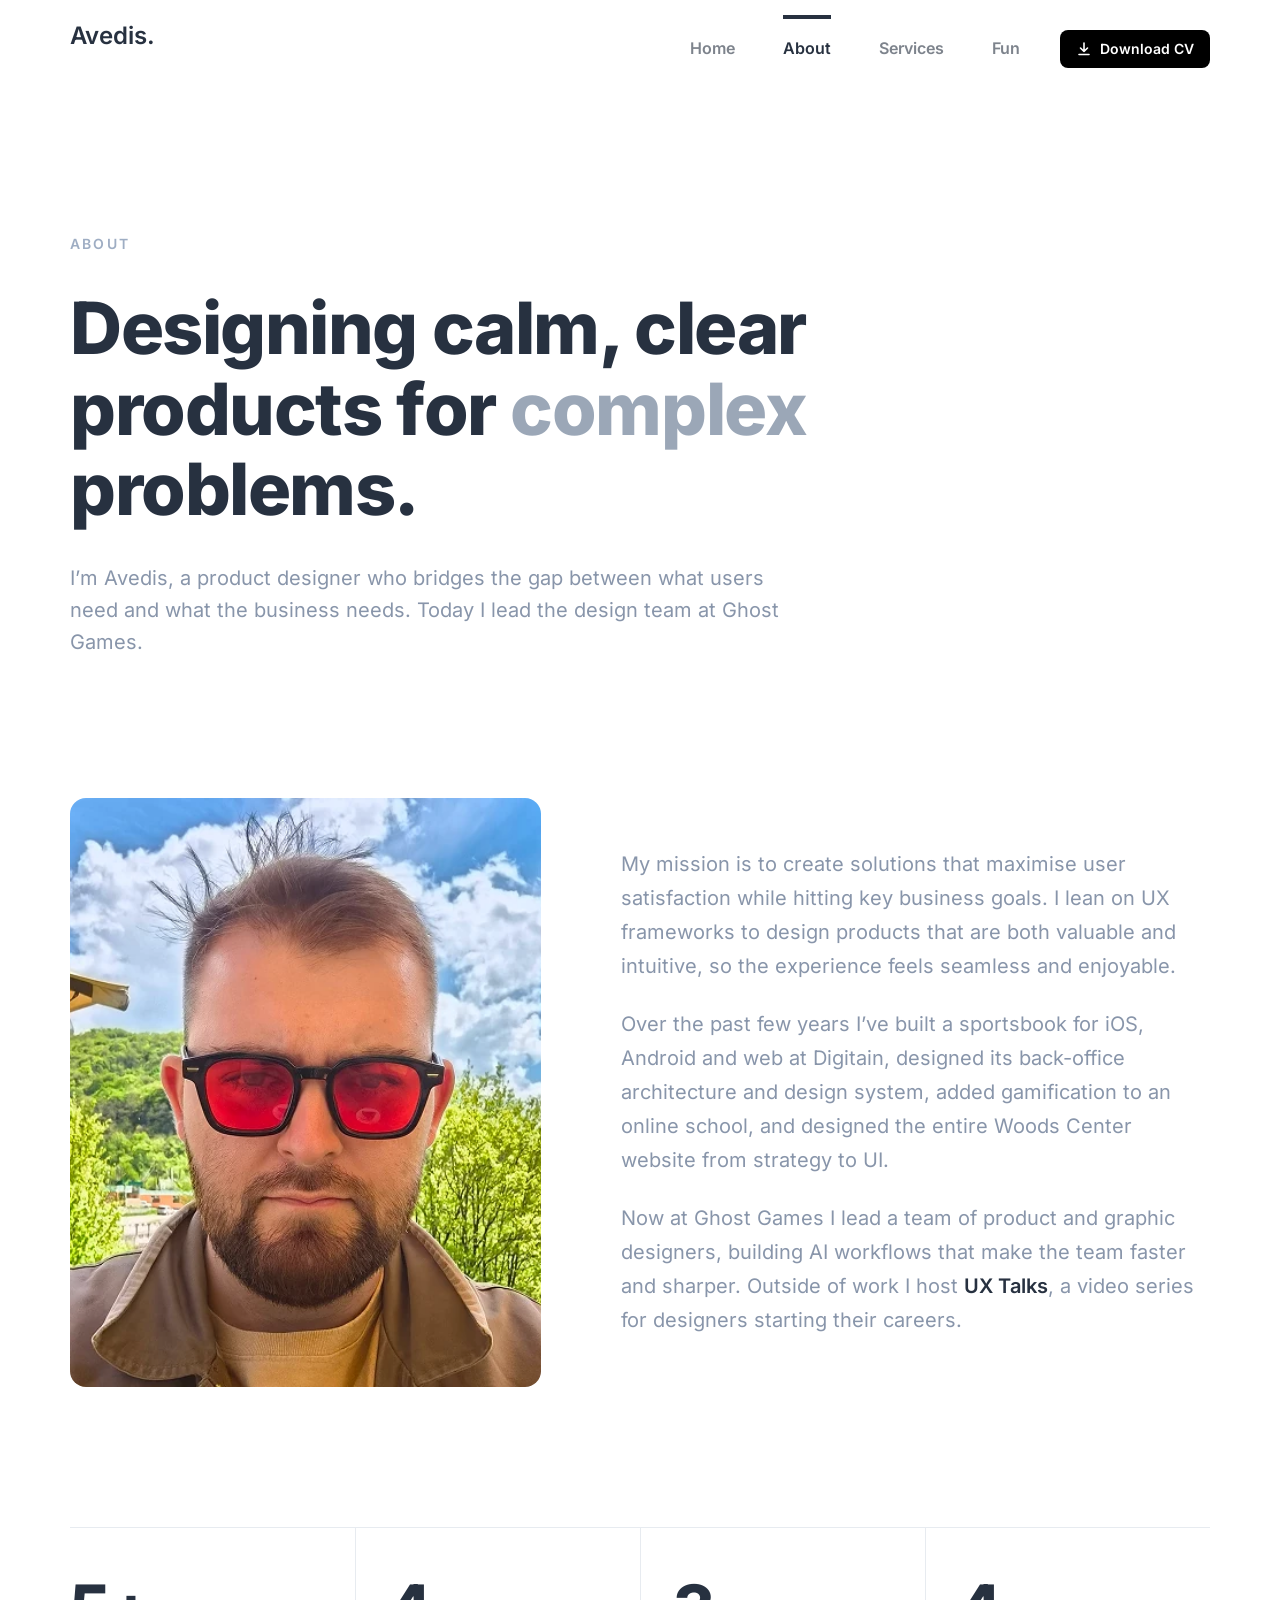
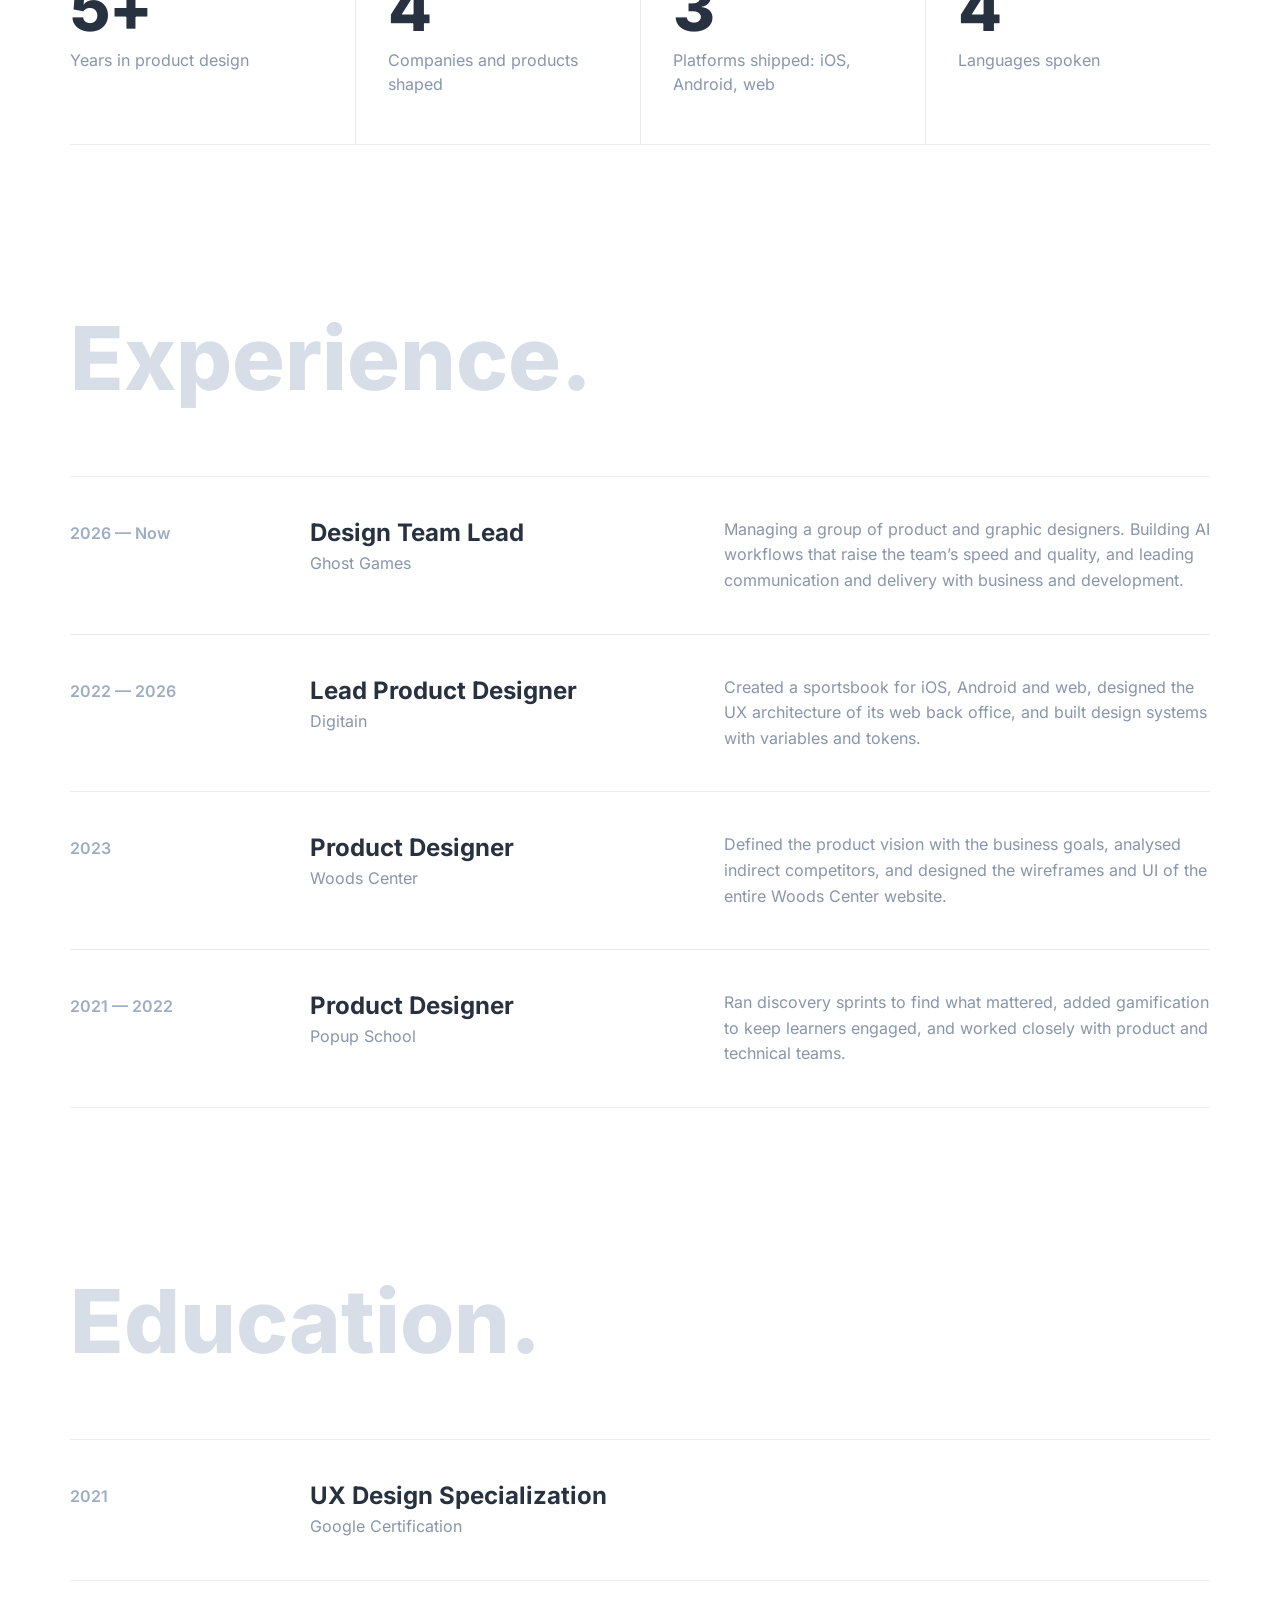
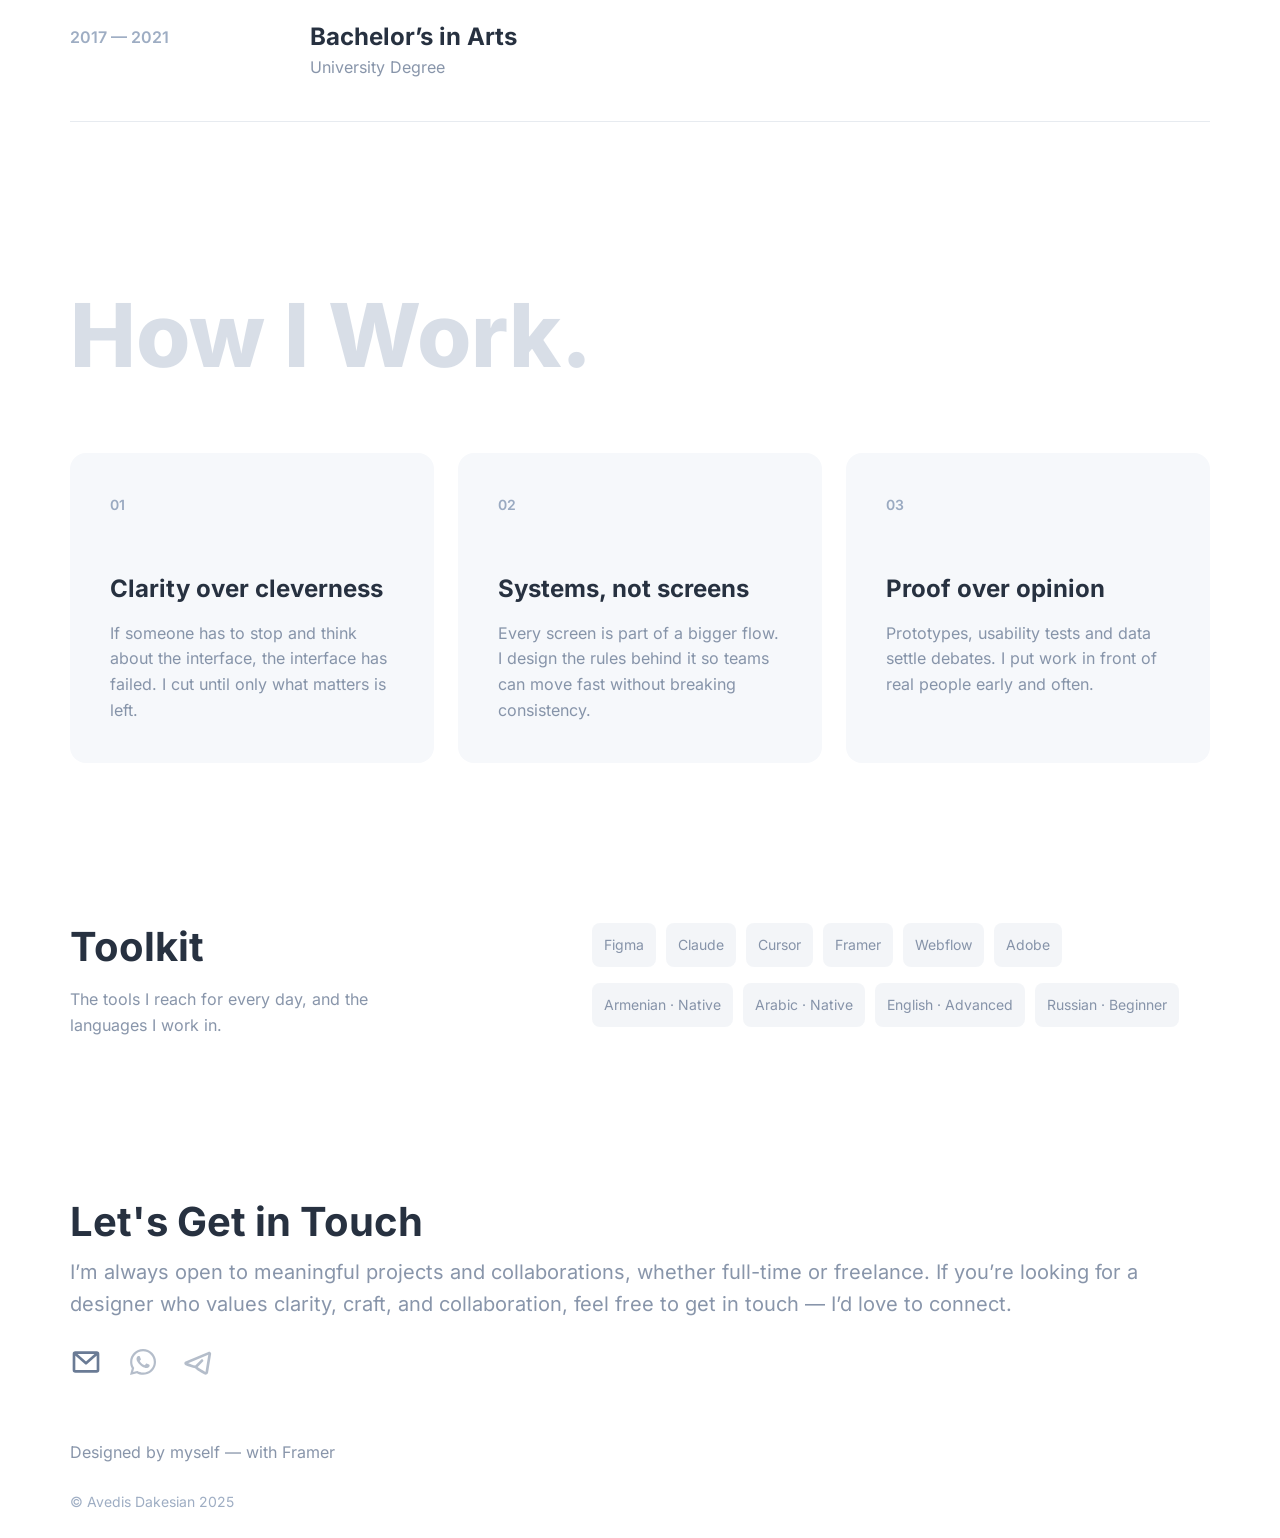
==== commit 9b230d55: "Add the real CV and photo, and fill About from the CV The Download CV button now serves Avedis's CV." ====
--- a/about/index.html
+++ b/about/index.html
@@ -9,7 +9,7 @@
   <meta property="og:title" content="About · Avedis.">
   <meta property="og:description" content="About Avedis Dakesian, Lead Product Designer.">
   <meta property="og:type" content="website">
-  <meta property="og:image" content="https://avedisdakesian.github.io/assets/img/og-image.jpg">
+  <meta property="og:image" content="https://avedis.design/assets/img/og-image.jpg">
   <meta name="twitter:card" content="summary_large_image">
   <link rel="icon" href="../favicon.svg" type="image/svg+xml">
   <link rel="preload" href="../assets/fonts/inter-latin-wght-normal.woff2" as="font" type="font/woff2" crossorigin>
@@ -52,54 +52,68 @@
       </div>
     </nav>
 
-    <!-- Placeholder content: replace the text below with your own. -->
     <section class="page-hero">
       <p class="eyebrow">About</p>
       <h1 class="page-hero__title">Designing calm, clear products for <span>complex</span> problems.</h1>
-      <p class="page-hero__lead">I’m Avedis, a product designer from Yerevan who has spent the last eight years turning messy, high-stakes flows into interfaces people trust. Today I lead the design team at Ghost Games.</p>
+      <p class="page-hero__lead">I’m Avedis, a product designer who bridges the gap between what users need and what the business needs. Today I lead the design team at Ghost Games.</p>
     </section>
 
     <section class="about-intro reveal">
-      <div class="portrait" role="img" aria-label="Portrait placeholder">
-        <span class="portrait__initials">AD</span>
-        <span class="portrait__note">Your photo here</span>
+      <div class="portrait">
+        <img src="../assets/img/avedis-portrait.webp" alt="Avedis Dakesian" width="512" height="512" loading="lazy" decoding="async">
       </div>
       <div class="about-intro__text">
-        <p>I started out drawing interfaces for friends’ side projects and never stopped. Along the way I’ve designed betting platforms used by millions, booking flows for a coworking campus in the woods, and a lot of small details nobody notices — which is usually the point.</p>
-        <p>My work sits between research and pixels. I like to understand the system first: who uses it, what the business needs, where the friction hides. Then I design the simplest thing that solves it, test it with real people, and keep refining until it feels obvious.</p>
-        <p>Outside of client work I host <strong>UX Talks</strong>, a video series for designers starting their careers, and I’m currently learning to ship working products with Cursor AI.</p>
+        <p>My mission is to create solutions that maximise user satisfaction while hitting key business goals. I lean on UX frameworks to design products that are both valuable and intuitive, so the experience feels seamless and enjoyable.</p>
+        <p>Over the past few years I’ve built a sportsbook for iOS, Android and web at Digitain, designed its back-office architecture and design system, added gamification to an online school, and designed the entire Woods Center website from strategy to UI.</p>
+        <p>Now at Ghost Games I lead a team of product and graphic designers, building AI workflows that make the team faster and sharper. Outside of work I host <strong>UX Talks</strong>, a video series for designers starting their careers.</p>
       </div>
     </section>
 
     <section class="stats reveal" aria-label="In numbers">
-      <div class="stat"><p class="stat__value">8+</p><p class="stat__label">Years designing products</p></div>
-      <div class="stat"><p class="stat__value">40+</p><p class="stat__label">Products and features shipped</p></div>
-      <div class="stat"><p class="stat__value">12</p><p class="stat__label">Designers mentored</p></div>
-      <div class="stat"><p class="stat__value">3</p><p class="stat__label">Design teams led</p></div>
+      <div class="stat"><p class="stat__value">5+</p><p class="stat__label">Years in product design</p></div>
+      <div class="stat"><p class="stat__value">4</p><p class="stat__label">Companies and products shaped</p></div>
+      <div class="stat"><p class="stat__value">3</p><p class="stat__label">Platforms shipped: iOS, Android, web</p></div>
+      <div class="stat"><p class="stat__value">4</p><p class="stat__label">Languages spoken</p></div>
     </section>
 
     <section class="block reveal" aria-labelledby="exp-title">
       <h2 class="section-title" id="exp-title">Experience.</h2>
       <ol class="rows">
         <li class="row">
-          <p class="row__meta">2024 — Now</p>
+          <p class="row__meta">2026 — Now</p>
           <div class="row__main"><h3 class="row__title">Design Team Lead</h3><p class="row__sub">Ghost Games</p></div>
-          <p class="row__desc">Leading a team of product designers across web and mobile games. Set up the design system, review rituals and a research cadence the whole studio uses.</p>
+          <p class="row__desc">Managing a group of product and graphic designers. Building AI workflows that raise the team’s speed and quality, and leading communication and delivery with business and development.</p>
         </li>
         <li class="row">
-          <p class="row__meta">2021 — 2024</p>
+          <p class="row__meta">2022 — 2026</p>
           <div class="row__main"><h3 class="row__title">Lead Product Designer</h3><p class="row__sub">Digitain</p></div>
-          <p class="row__desc">Owned the end-to-end experience of a sportsbook platform serving 50+ operators. Redesigned the bet slip, cutting drop-off by a third.</p>
+          <p class="row__desc">Created a sportsbook for iOS, Android and web, designed the UX architecture of its web back office, and built design systems with variables and tokens.</p>
         </li>
         <li class="row">
-          <p class="row__meta">2019 — 2021</p>
-          <div class="row__main"><h3 class="row__title">Senior UX/UI Designer</h3><p class="row__sub">Freelance</p></div>
-          <p class="row__desc">Worked with startups and studios on websites, mobile apps and brand systems, including the Woods Center digital experience.</p>
+          <p class="row__meta">2023</p>
+          <div class="row__main"><h3 class="row__title">Product Designer</h3><p class="row__sub">Woods Center</p></div>
+          <p class="row__desc">Defined the product vision with the business goals, analysed indirect competitors, and designed the wireframes and UI of the entire Woods Center website.</p>
         </li>
         <li class="row">
-          <p class="row__meta">2017 — 2019</p>
-          <div class="row__main"><h3 class="row__title">UI Designer</h3><p class="row__sub">Studio Arka</p></div>
-          <p class="row__desc">Designed marketing sites and dashboards, and learned how much a good grid can do.</p>
+          <p class="row__meta">2021 — 2022</p>
+          <div class="row__main"><h3 class="row__title">Product Designer</h3><p class="row__sub">Popup School</p></div>
+          <p class="row__desc">Ran discovery sprints to find what mattered, added gamification to keep learners engaged, and worked closely with product and technical teams.</p>
+        </li>
+      </ol>
+    </section>
+
+    <section class="block reveal" aria-labelledby="edu-title">
+      <h2 class="section-title" id="edu-title">Education.</h2>
+      <ol class="rows">
+        <li class="row">
+          <p class="row__meta">2021</p>
+          <div class="row__main"><h3 class="row__title">UX Design Specialization</h3><p class="row__sub">Google Certification</p></div>
+          <p class="row__desc"></p>
+        </li>
+        <li class="row">
+          <p class="row__meta">2017 — 2021</p>
+          <div class="row__main"><h3 class="row__title">Bachelor’s in Arts</h3><p class="row__sub">University Degree</p></div>
+          <p class="row__desc"></p>
         </li>
       </ol>
     </section>
@@ -128,11 +142,16 @@
     <section class="block block--split reveal" aria-labelledby="tools-title">
       <div>
         <h2 class="block__heading" id="tools-title">Toolkit</h2>
-        <p class="block__text">The tools I reach for every day, from first sketch to developer handoff.</p>
+        <p class="block__text">The tools I reach for every day, and the languages I work in.</p>
       </div>
-      <ul class="tags tags--wrap">
-        <li>Figma</li><li>FigJam</li><li>Cursor AI</li><li>Framer</li><li>ProtoPie</li><li>Maze</li><li>Notion</li><li>Jira</li><li>After Effects</li><li>HTML &amp; CSS</li>
-      </ul>
+      <div class="toolkit">
+        <ul class="tags tags--wrap">
+          <li>Figma</li><li>Claude</li><li>Cursor</li><li>Framer</li><li>Webflow</li><li>Adobe</li>
+        </ul>
+        <ul class="tags tags--wrap">
+          <li>Armenian · Native</li><li>Arabic · Native</li><li>English · Advanced</li><li>Russian · Beginner</li>
+        </ul>
+      </div>
     </section>
 
     <section class="contact" aria-labelledby="contact-title">
--- a/assets/css/pages.css
+++ b/assets/css/pages.css
@@ -51,6 +51,7 @@
 .block__text { margin-top: 16px; max-width: 360px; font-size: 16px; line-height: 1.6; color: var(--muted); }
 
 .tags--wrap { flex-wrap: wrap; }
+.toolkit { display: flex; flex-direction: column; gap: 16px; }
 
 /* ---------- About: intro ---------- */
 .about-intro {
@@ -72,6 +73,7 @@
     radial-gradient(120% 80% at 20% 10%, #ffffff 0%, rgba(255, 255, 255, 0) 60%),
     linear-gradient(160deg, #eef2f8 0%, #dbe3ef 100%);
 }
+.portrait img { width: 100%; height: 100%; object-fit: cover; }
 .portrait__initials { font-size: 160px; line-height: 1; font-weight: 800; letter-spacing: -0.04em; color: rgba(61, 91, 135, 0.14); }
 .portrait__note {
   position: absolute;
@@ -293,7 +295,8 @@
   .block__text { font-size: 14px; }
 
   .about-intro { grid-template-columns: 1fr; gap: 40px; padding-bottom: 80px; }
-  .portrait__initials { font-size: 120px; }
+  .portrait img { width: 100%; height: 100%; object-fit: cover; }
+.portrait__initials { font-size: 120px; }
   .about-intro__text { gap: 16px; font-size: 16px; line-height: 1.7; }
 
   .stats { grid-template-columns: 1fr 1fr; margin-bottom: 80px; }
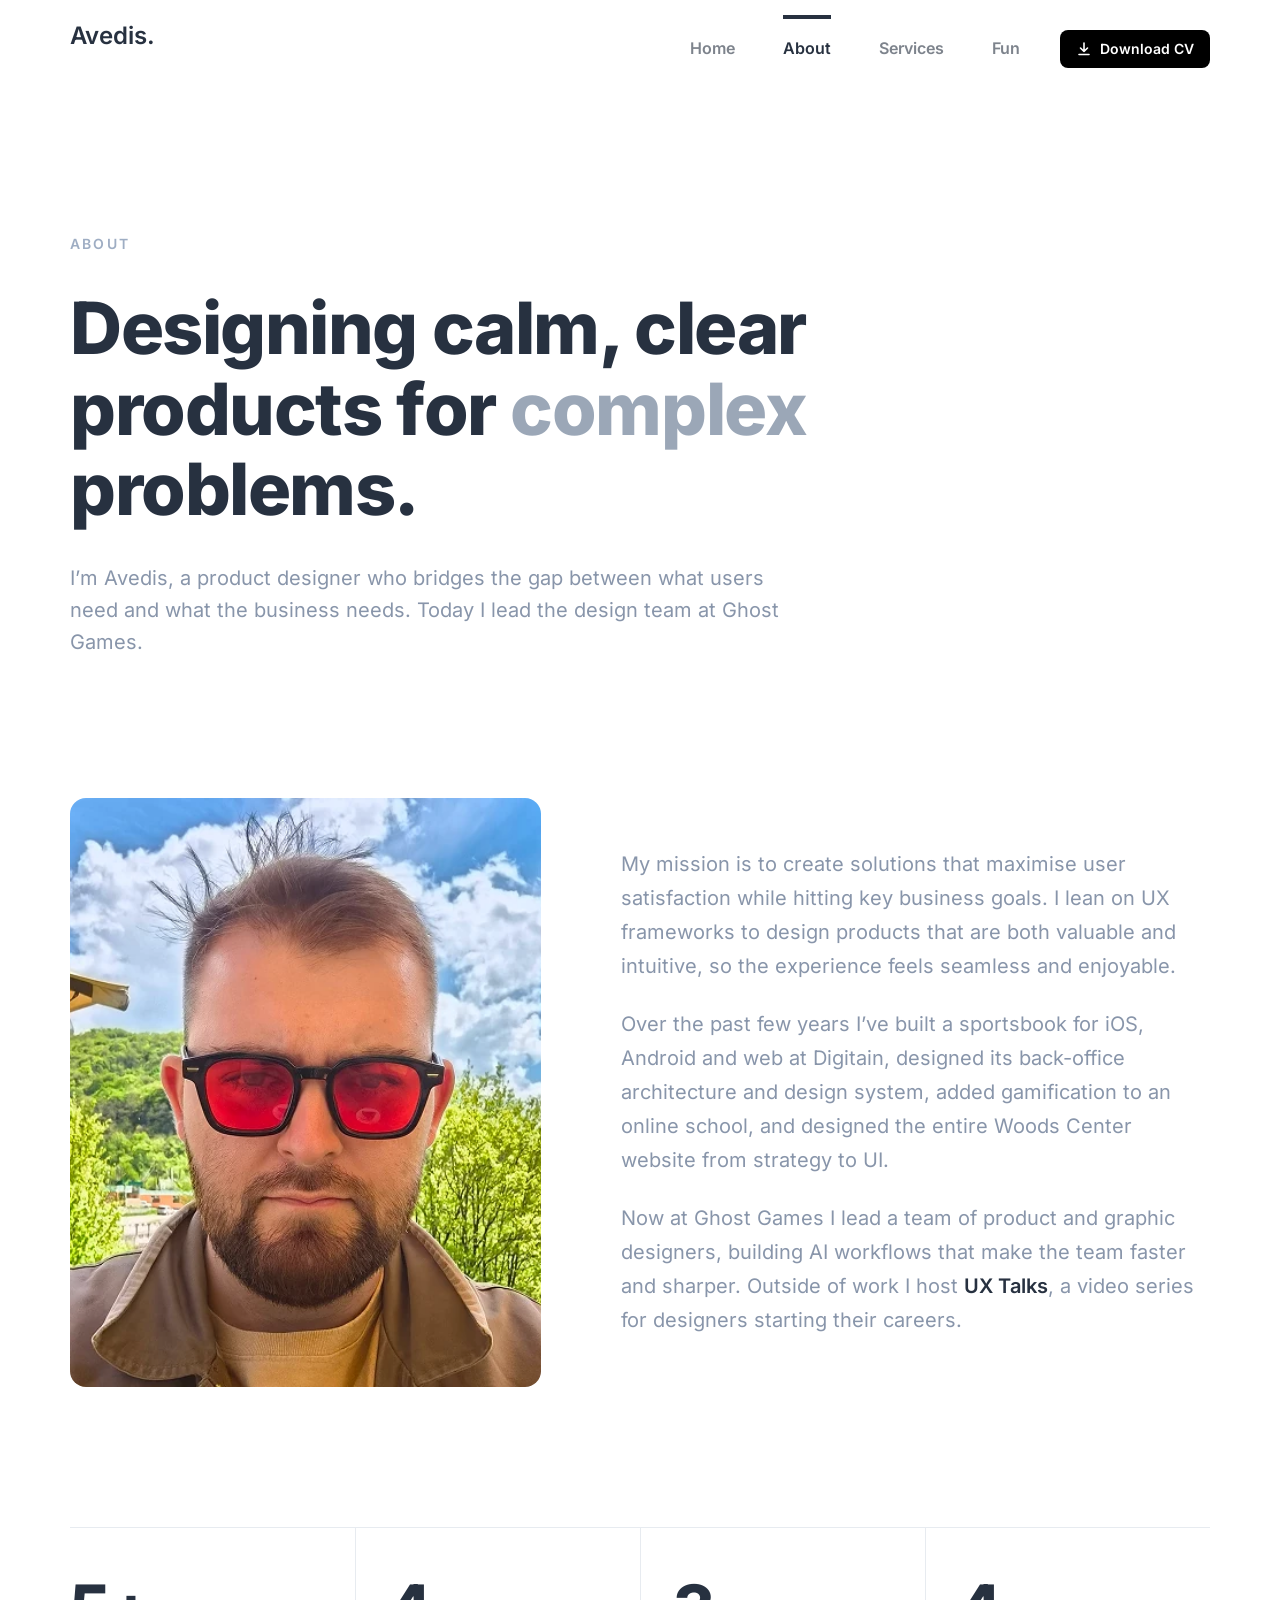
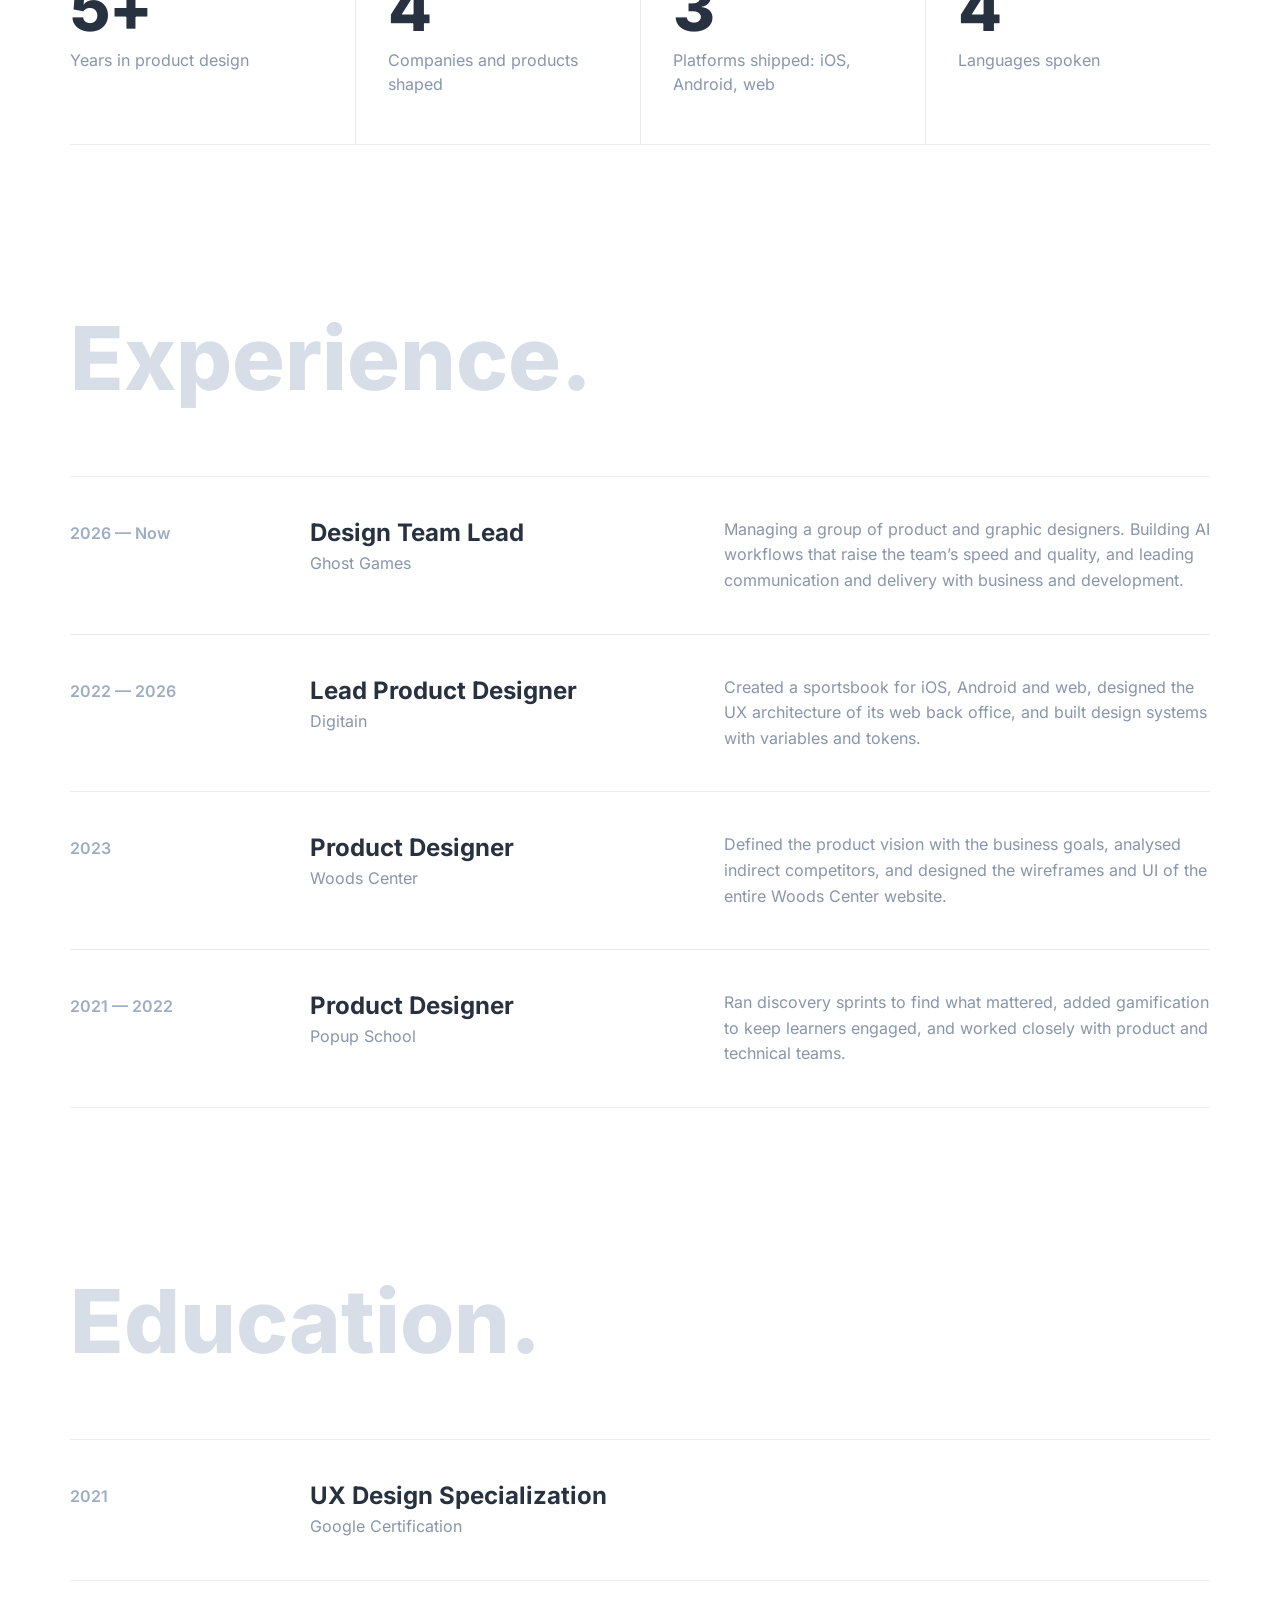
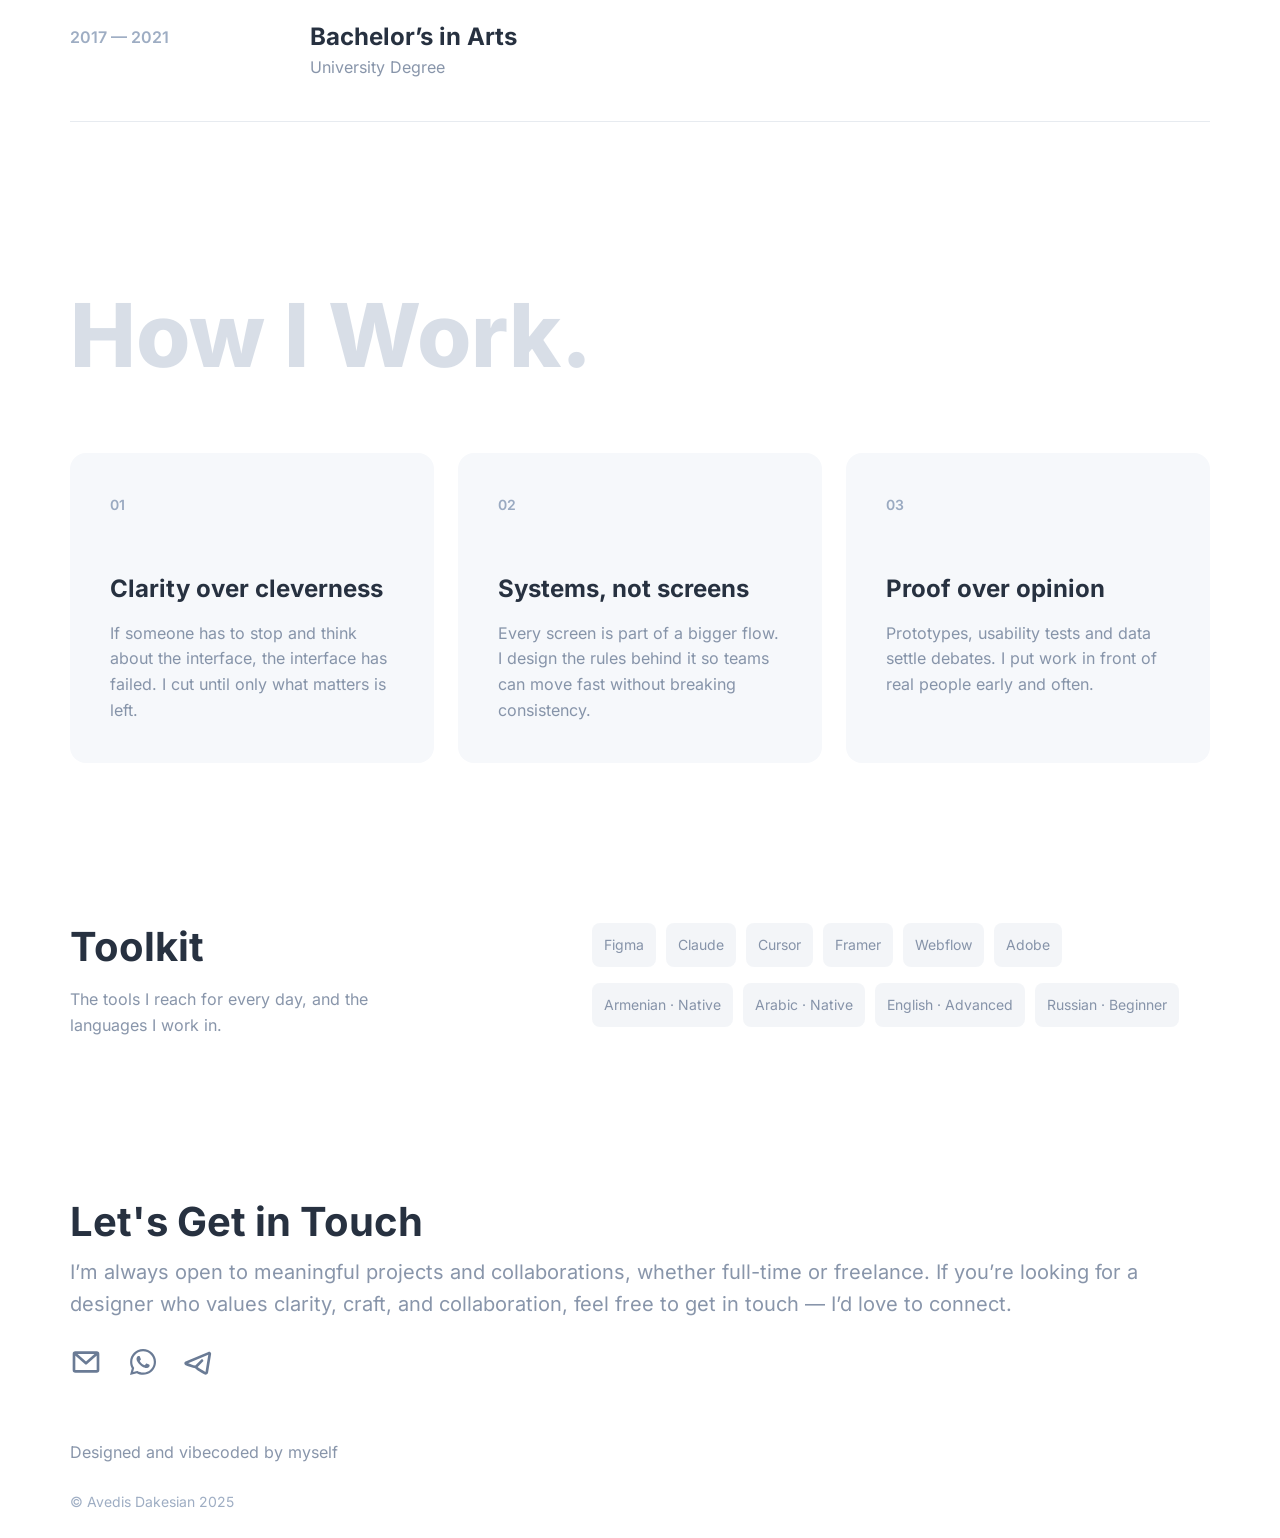
==== commit b2f1b517: "Remove prices, link WhatsApp and Telegram, update footer credit Services keeps the three ways to wor" ====
--- a/about/index.html
+++ b/about/index.html
@@ -161,18 +161,17 @@
         <a href="https://mail.google.com/mail/?view=cm&amp;to=avedisdakesian@gmail.com" target="_blank" rel="noopener" aria-label="Email">
           <svg viewBox="0 0 24 24" aria-hidden="true"><path d="M17.5 .5 9 8 .5 .5M1 14h16a1 1 0 0 0 1-1V1a1 1 0 0 0-1-1H1a1 1 0 0 0-1 1v12a1 1 0 0 0 1 1Z" transform="translate(3 5)" fill="none" stroke="#6a7b95" stroke-width="2" stroke-linecap="round" stroke-linejoin="round"/></svg>
         </a>
-        <!-- WhatsApp and Telegram had no link in Framer either. Add yours as href to make them clickable. -->
-        <span aria-label="WhatsApp">
-          <svg viewBox="0 0 32 32" aria-hidden="true"><path transform="translate(4 3)" fill="rgba(106,123,149,.5)" d="M 22.213 3.775 C 19.787 1.354 16.492 -0.004 13.057 0 C 5.907 0 0.109 5.77 0.109 12.888 C 0.109 15.257 0.751 17.476 1.87 19.383 L 1.837 19.322 L 0 26 L 6.863 24.208 C 8.65 25.195 10.781 25.776 13.049 25.776 L 13.054 25.776 C 20.205 25.774 26 20.003 26 12.886 C 26.004 9.468 24.641 6.19 22.212 3.776 Z M 13.054 23.599 L 13.049 23.599 C 11.029 23.599 9.139 23.044 7.525 22.079 L 7.574 22.106 L 7.181 21.875 L 3.109 22.939 L 4.195 18.986 L 3.939 18.581 C 2.858 16.878 2.288 14.903 2.293 12.889 C 2.293 6.974 7.111 2.179 13.054 2.179 C 18.996 2.179 23.814 6.974 23.814 12.889 C 23.814 18.804 18.997 23.599 13.054 23.599 Z M 18.957 15.579 C 18.634 15.417 17.043 14.64 16.747 14.531 C 16.45 14.424 16.234 14.371 16.018 14.693 C 15.803 15.015 15.183 15.74 14.994 15.955 C 14.806 16.171 14.616 16.197 14.293 16.036 C 13.336 15.655 12.453 15.112 11.683 14.431 L 11.691 14.438 C 10.997 13.799 10.399 13.063 9.917 12.253 L 9.893 12.208 C 9.704 11.886 9.872 11.712 10.034 11.551 C 10.179 11.407 10.358 11.175 10.519 10.988 C 10.646 10.832 10.755 10.655 10.838 10.464 L 10.843 10.449 C 10.931 10.268 10.92 10.054 10.814 9.883 L 10.816 9.886 C 10.734 9.724 10.088 8.14 9.818 7.494 C 9.555 6.867 9.288 6.953 9.09 6.942 C 8.902 6.934 8.686 6.932 8.47 6.932 C 8.126 6.94 7.82 7.095 7.609 7.333 L 7.609 7.335 C 6.867 8.033 6.456 9.009 6.477 10.024 L 6.477 10.021 C 6.583 11.241 7.045 12.404 7.807 13.365 L 7.797 13.352 C 9.171 15.394 11.045 17.054 13.242 18.176 L 13.324 18.213 C 13.801 18.428 14.412 18.658 15.038 18.855 L 15.168 18.89 C 15.836 19.093 16.542 19.135 17.23 19.014 L 17.203 19.018 C 18.108 18.833 18.895 18.284 19.378 17.502 L 19.386 17.487 C 19.599 17.001 19.664 16.463 19.573 15.94 L 19.575 15.957 C 19.495 15.822 19.279 15.742 18.955 15.58 Z"/></svg>
-        </span>
-        <span aria-label="Telegram">
-          <svg viewBox="0 0 32 32" aria-hidden="true"><path fill="rgba(106,123,149,.5)" d="M 26.093 26.417 C 25.803 28.187 23.86 29.2 22.237 28.32 C 20.88 27.581 18.865 26.447 17.049 25.26 C 16.143 24.668 15.265 24.051 14.536 23.451 C 14.059 23.057 13.591 22.629 13.219 22.184 C 11.857 22.049 10.159 21.573 8.601 21.059 C 6.902 20.489 5.224 19.858 3.569 19.168 C 1.899 18.475 1.98 16.176 3.569 15.507 L 26.369 5.907 C 27.041 5.624 27.813 5.728 28.385 6.179 C 28.957 6.63 29.238 7.356 29.12 8.075 Z M 6.127 17.323 C 7.219 17.753 8.322 18.154 9.436 18.525 C 10.932 19.019 12.295 19.381 13.273 19.507 L 19.056 13.724 C 19.577 13.203 20.421 13.204 20.942 13.725 C 21.463 14.246 21.462 15.09 20.941 15.611 L 15.66 20.891 C 15.843 21.064 16.033 21.23 16.228 21.389 C 16.958 21.975 17.719 22.522 18.507 23.028 C 20.216 24.145 22.135 25.229 23.467 25.953 L 26.291 8.833 L 6.125 17.323 Z"/></svg>
-        </span>
+        <a href="https://wa.me/37477036014" target="_blank" rel="noopener" aria-label="WhatsApp">
+          <svg viewBox="0 0 32 32" aria-hidden="true"><path transform="translate(4 3)" fill="#6a7b95" d="M 22.213 3.775 C 19.787 1.354 16.492 -0.004 13.057 0 C 5.907 0 0.109 5.77 0.109 12.888 C 0.109 15.257 0.751 17.476 1.87 19.383 L 1.837 19.322 L 0 26 L 6.863 24.208 C 8.65 25.195 10.781 25.776 13.049 25.776 L 13.054 25.776 C 20.205 25.774 26 20.003 26 12.886 C 26.004 9.468 24.641 6.19 22.212 3.776 Z M 13.054 23.599 L 13.049 23.599 C 11.029 23.599 9.139 23.044 7.525 22.079 L 7.574 22.106 L 7.181 21.875 L 3.109 22.939 L 4.195 18.986 L 3.939 18.581 C 2.858 16.878 2.288 14.903 2.293 12.889 C 2.293 6.974 7.111 2.179 13.054 2.179 C 18.996 2.179 23.814 6.974 23.814 12.889 C 23.814 18.804 18.997 23.599 13.054 23.599 Z M 18.957 15.579 C 18.634 15.417 17.043 14.64 16.747 14.531 C 16.45 14.424 16.234 14.371 16.018 14.693 C 15.803 15.015 15.183 15.74 14.994 15.955 C 14.806 16.171 14.616 16.197 14.293 16.036 C 13.336 15.655 12.453 15.112 11.683 14.431 L 11.691 14.438 C 10.997 13.799 10.399 13.063 9.917 12.253 L 9.893 12.208 C 9.704 11.886 9.872 11.712 10.034 11.551 C 10.179 11.407 10.358 11.175 10.519 10.988 C 10.646 10.832 10.755 10.655 10.838 10.464 L 10.843 10.449 C 10.931 10.268 10.92 10.054 10.814 9.883 L 10.816 9.886 C 10.734 9.724 10.088 8.14 9.818 7.494 C 9.555 6.867 9.288 6.953 9.09 6.942 C 8.902 6.934 8.686 6.932 8.47 6.932 C 8.126 6.94 7.82 7.095 7.609 7.333 L 7.609 7.335 C 6.867 8.033 6.456 9.009 6.477 10.024 L 6.477 10.021 C 6.583 11.241 7.045 12.404 7.807 13.365 L 7.797 13.352 C 9.171 15.394 11.045 17.054 13.242 18.176 L 13.324 18.213 C 13.801 18.428 14.412 18.658 15.038 18.855 L 15.168 18.89 C 15.836 19.093 16.542 19.135 17.23 19.014 L 17.203 19.018 C 18.108 18.833 18.895 18.284 19.378 17.502 L 19.386 17.487 C 19.599 17.001 19.664 16.463 19.573 15.94 L 19.575 15.957 C 19.495 15.822 19.279 15.742 18.955 15.58 Z"/></svg>
+        </a>
+        <a href="https://t.me/Siveda" target="_blank" rel="noopener" aria-label="Telegram">
+          <svg viewBox="0 0 32 32" aria-hidden="true"><path fill="#6a7b95" d="M 26.093 26.417 C 25.803 28.187 23.86 29.2 22.237 28.32 C 20.88 27.581 18.865 26.447 17.049 25.26 C 16.143 24.668 15.265 24.051 14.536 23.451 C 14.059 23.057 13.591 22.629 13.219 22.184 C 11.857 22.049 10.159 21.573 8.601 21.059 C 6.902 20.489 5.224 19.858 3.569 19.168 C 1.899 18.475 1.98 16.176 3.569 15.507 L 26.369 5.907 C 27.041 5.624 27.813 5.728 28.385 6.179 C 28.957 6.63 29.238 7.356 29.12 8.075 Z M 6.127 17.323 C 7.219 17.753 8.322 18.154 9.436 18.525 C 10.932 19.019 12.295 19.381 13.273 19.507 L 19.056 13.724 C 19.577 13.203 20.421 13.204 20.942 13.725 C 21.463 14.246 21.462 15.09 20.941 15.611 L 15.66 20.891 C 15.843 21.064 16.033 21.23 16.228 21.389 C 16.958 21.975 17.719 22.522 18.507 23.028 C 20.216 24.145 22.135 25.229 23.467 25.953 L 26.291 8.833 L 6.125 17.323 Z"/></svg>
+        </a>
       </div>
     </section>
 
     <footer class="footer">
-      <p class="footer__credit">Designed by myself — with Framer</p>
+      <p class="footer__credit">Designed and vibecoded by myself</p>
       <p class="footer__copy">© Avedis Dakesian 2025</p>
     </footer>
   </main>
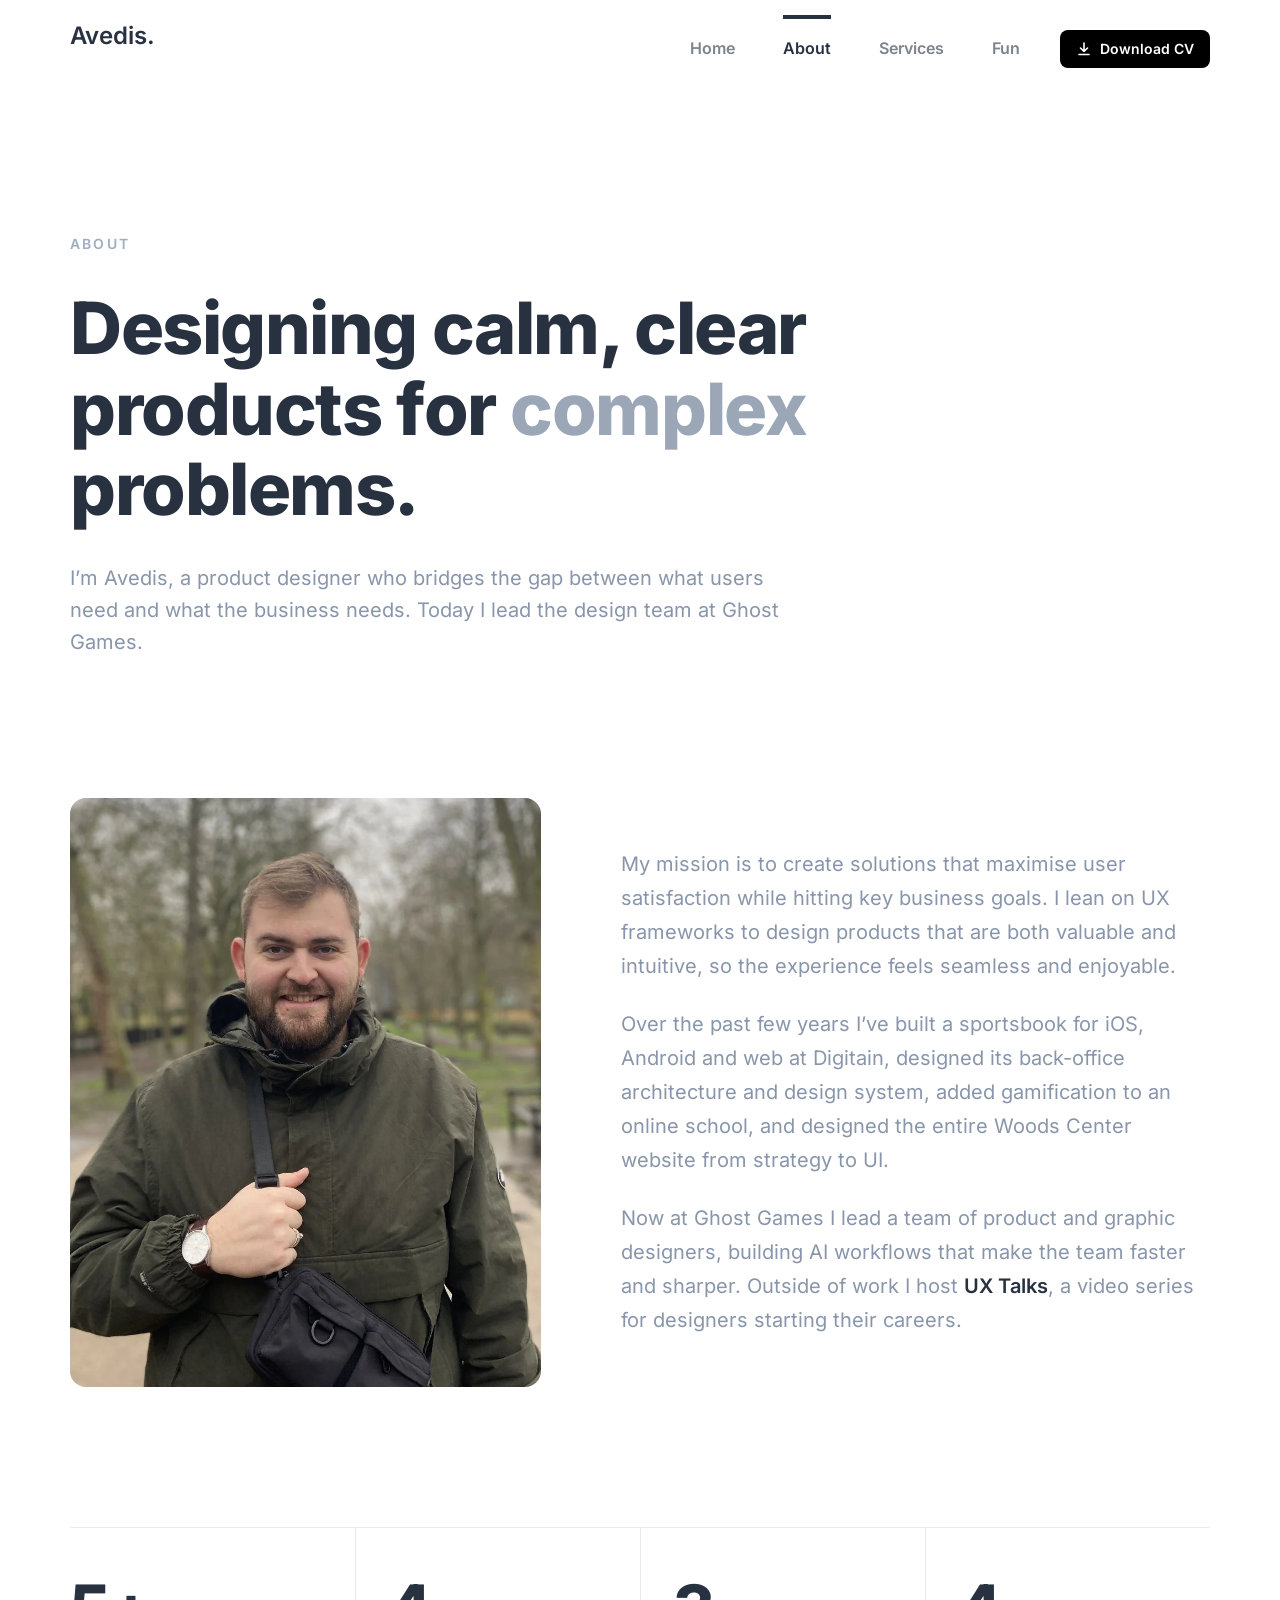
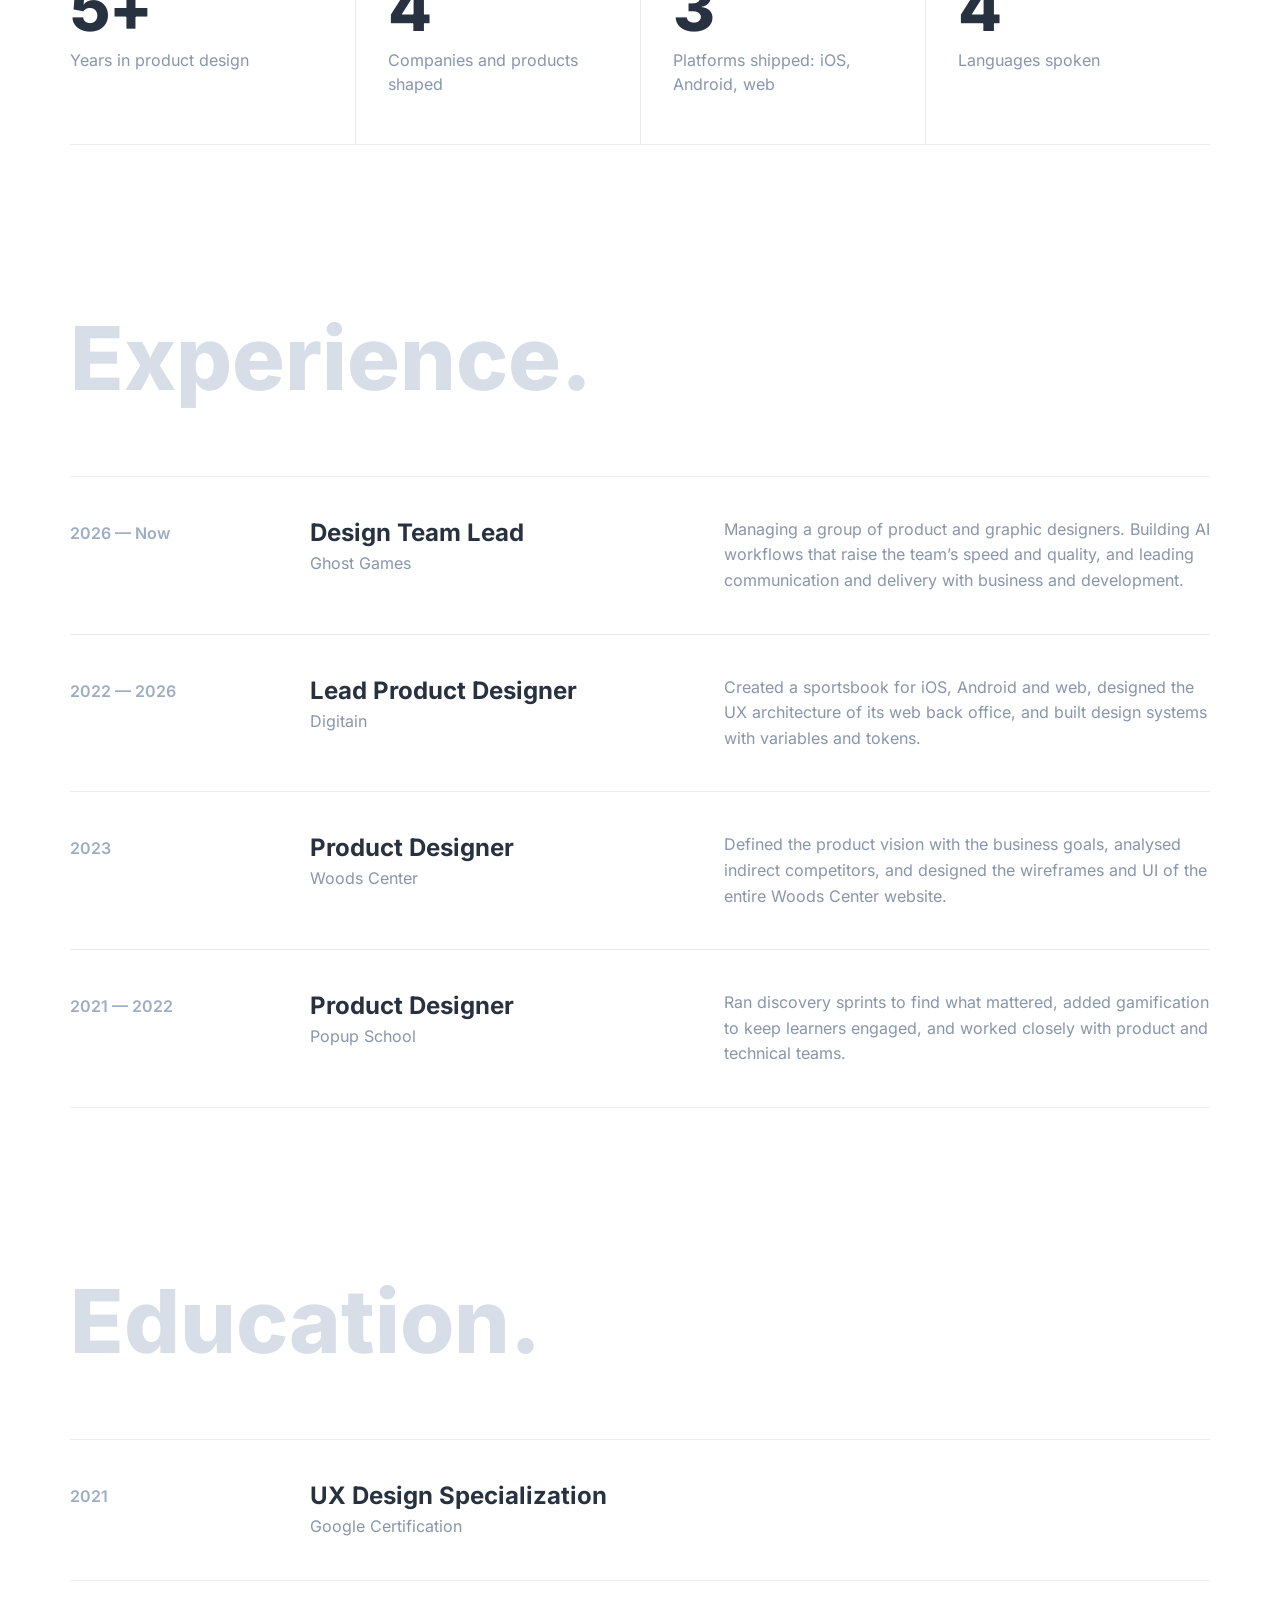
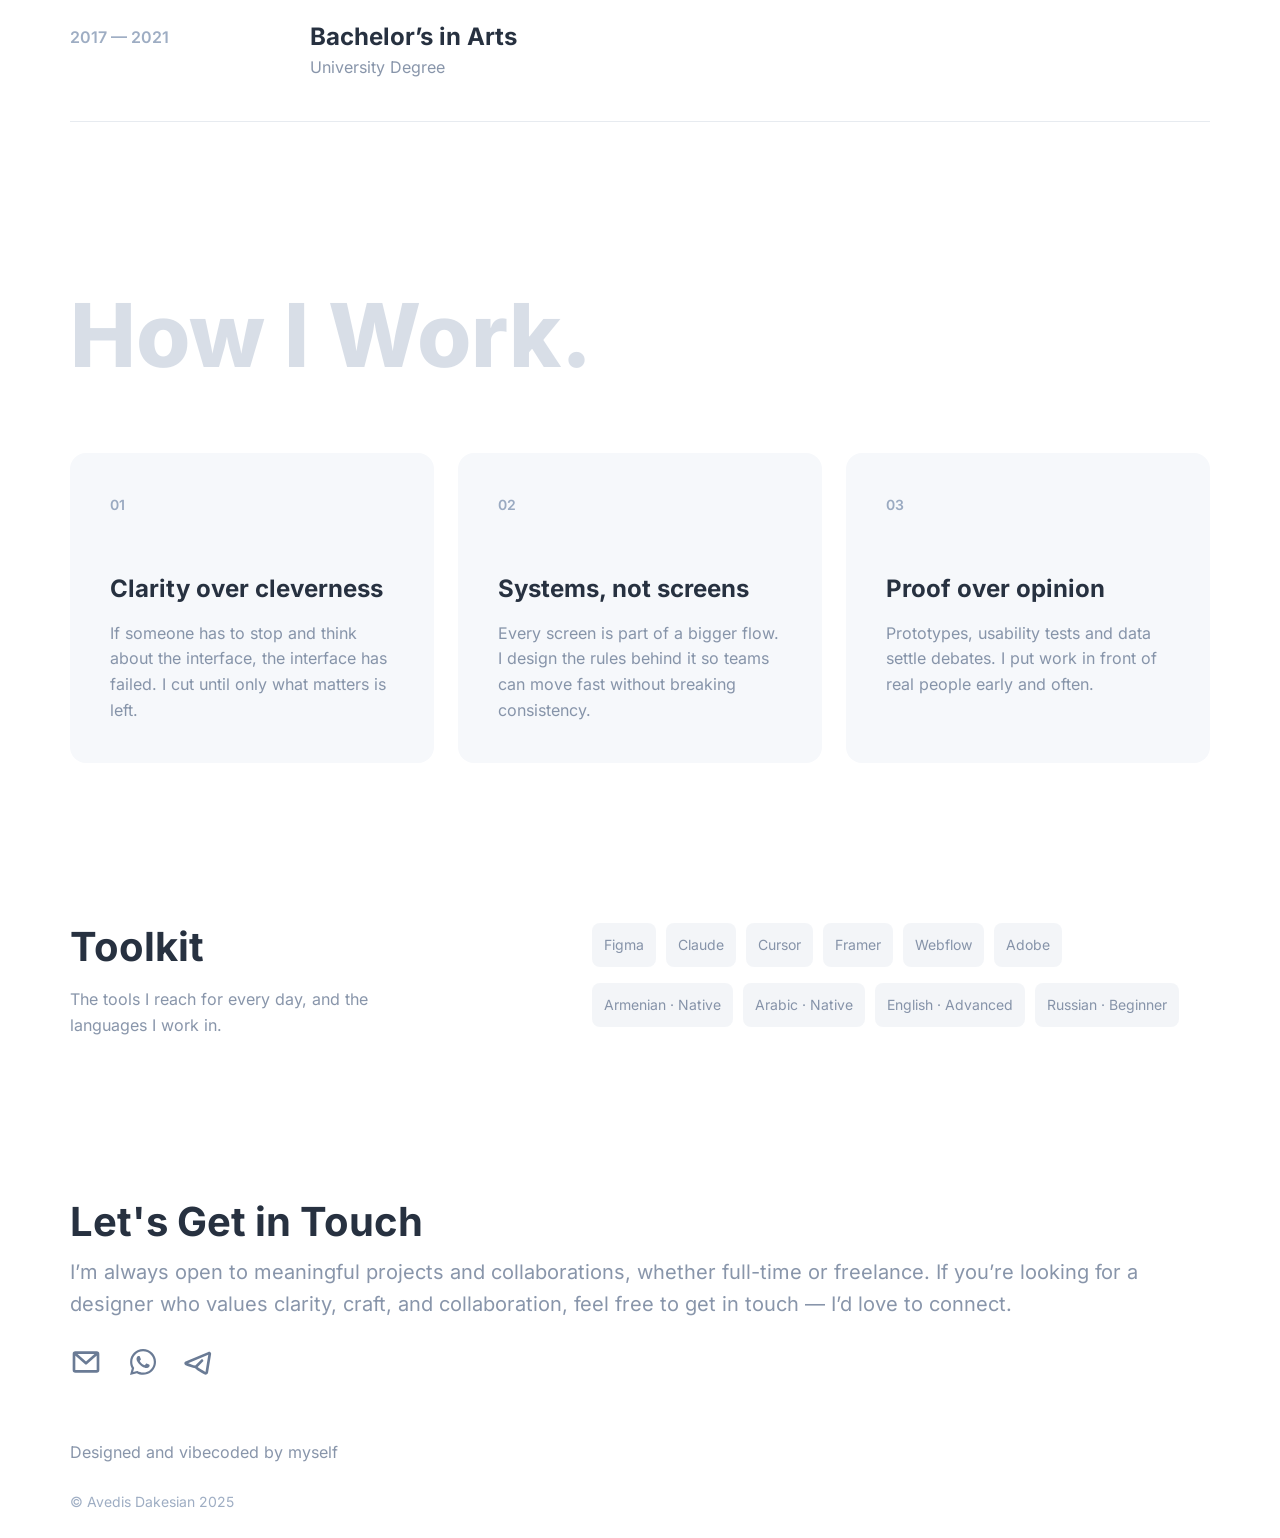
==== commit 78e1ca7d: "Use the larger profile photo on the About page Co-Authored-By: Claude Opus 5.5 <noreply@anthropic.co" ====
--- a/about/index.html
+++ b/about/index.html
@@ -60,7 +60,7 @@
 
     <section class="about-intro reveal">
       <div class="portrait">
-        <img src="../assets/img/avedis-portrait.webp" alt="Avedis Dakesian" width="512" height="512" loading="lazy" decoding="async">
+        <img src="../assets/img/avedis-portrait.webp" alt="Avedis Dakesian" width="1056" height="1066" loading="lazy" decoding="async">
       </div>
       <div class="about-intro__text">
         <p>My mission is to create solutions that maximise user satisfaction while hitting key business goals. I lean on UX frameworks to design products that are both valuable and intuitive, so the experience feels seamless and enjoyable.</p>
--- a/assets/css/pages.css
+++ b/assets/css/pages.css
@@ -73,7 +73,7 @@
     radial-gradient(120% 80% at 20% 10%, #ffffff 0%, rgba(255, 255, 255, 0) 60%),
     linear-gradient(160deg, #eef2f8 0%, #dbe3ef 100%);
 }
-.portrait img { width: 100%; height: 100%; object-fit: cover; }
+.portrait img { width: 100%; height: 100%; object-fit: cover; object-position: 50% 20%; }
 .portrait__initials { font-size: 160px; line-height: 1; font-weight: 800; letter-spacing: -0.04em; color: rgba(61, 91, 135, 0.14); }
 .portrait__note {
   position: absolute;
@@ -295,7 +295,6 @@
   .block__text { font-size: 14px; }
 
   .about-intro { grid-template-columns: 1fr; gap: 40px; padding-bottom: 80px; }
-  .portrait img { width: 100%; height: 100%; object-fit: cover; }
 .portrait__initials { font-size: 120px; }
   .about-intro__text { gap: 16px; font-size: 16px; line-height: 1.7; }
 
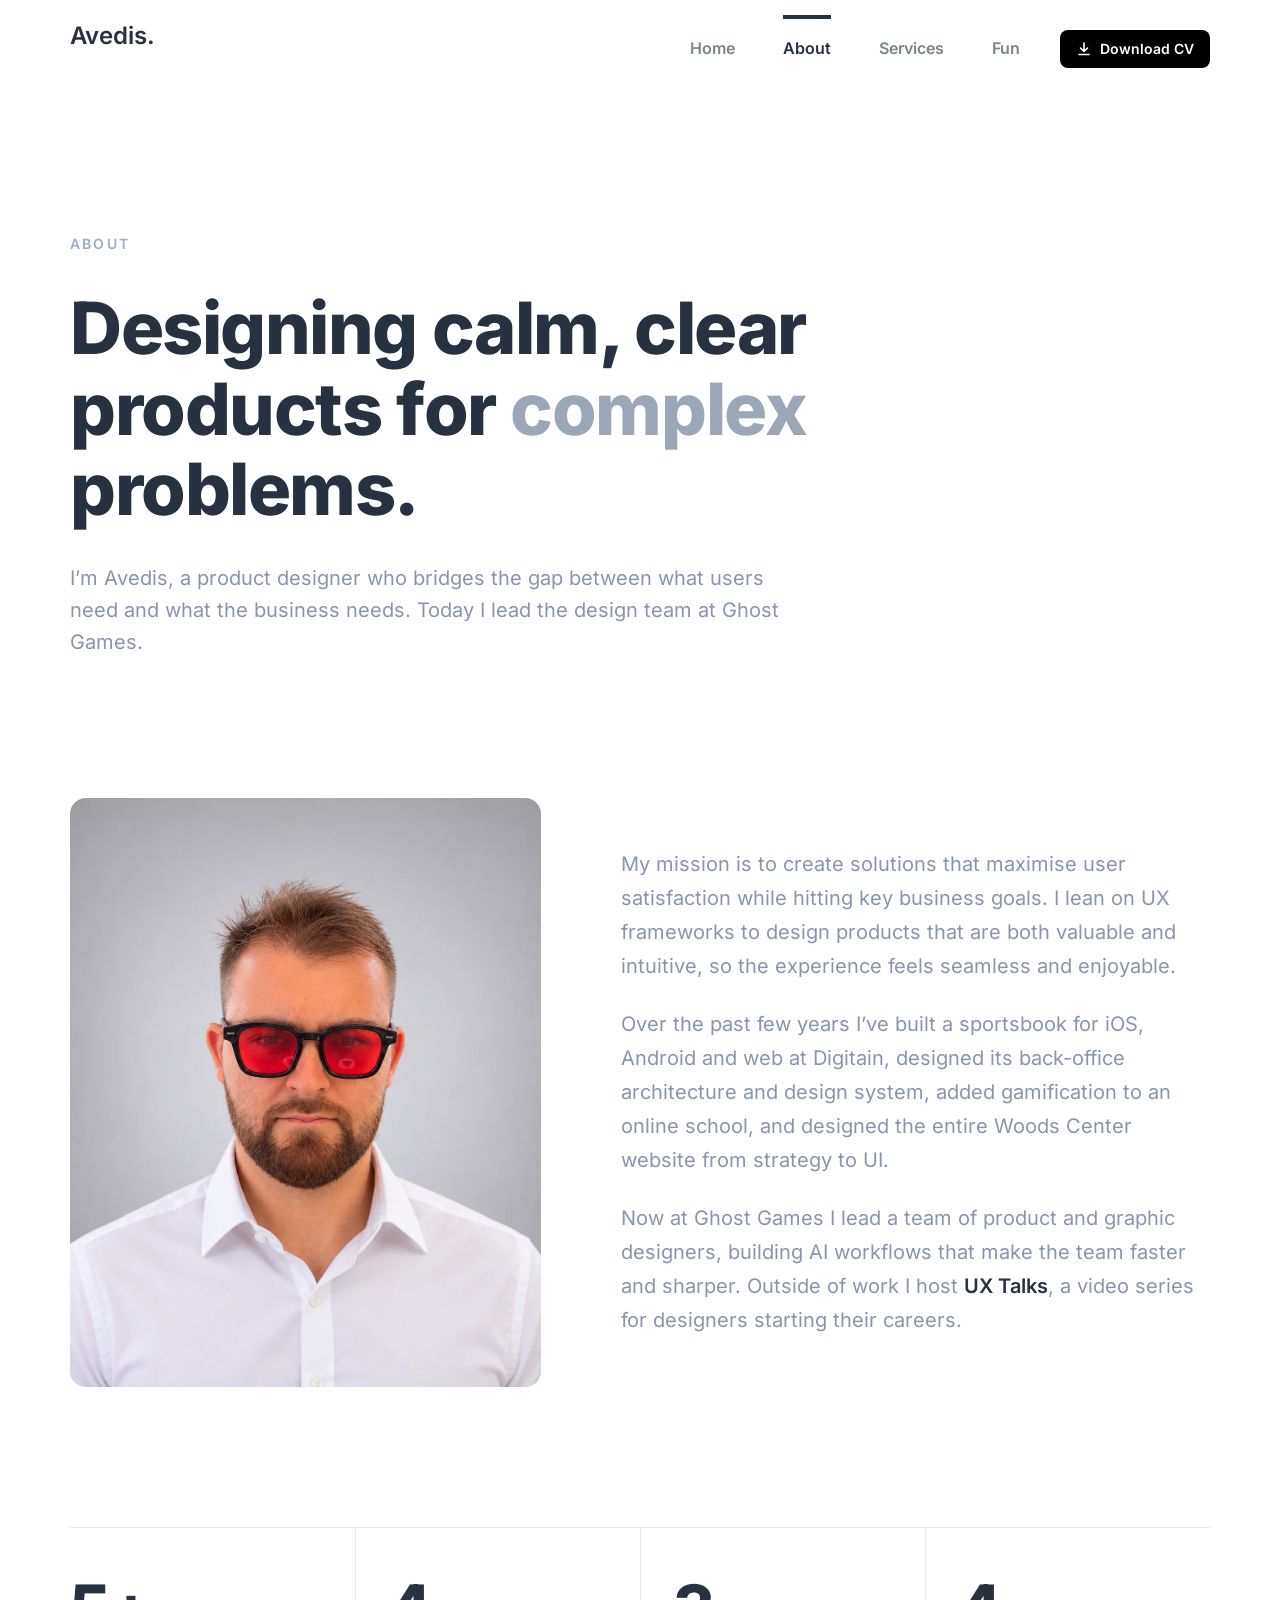
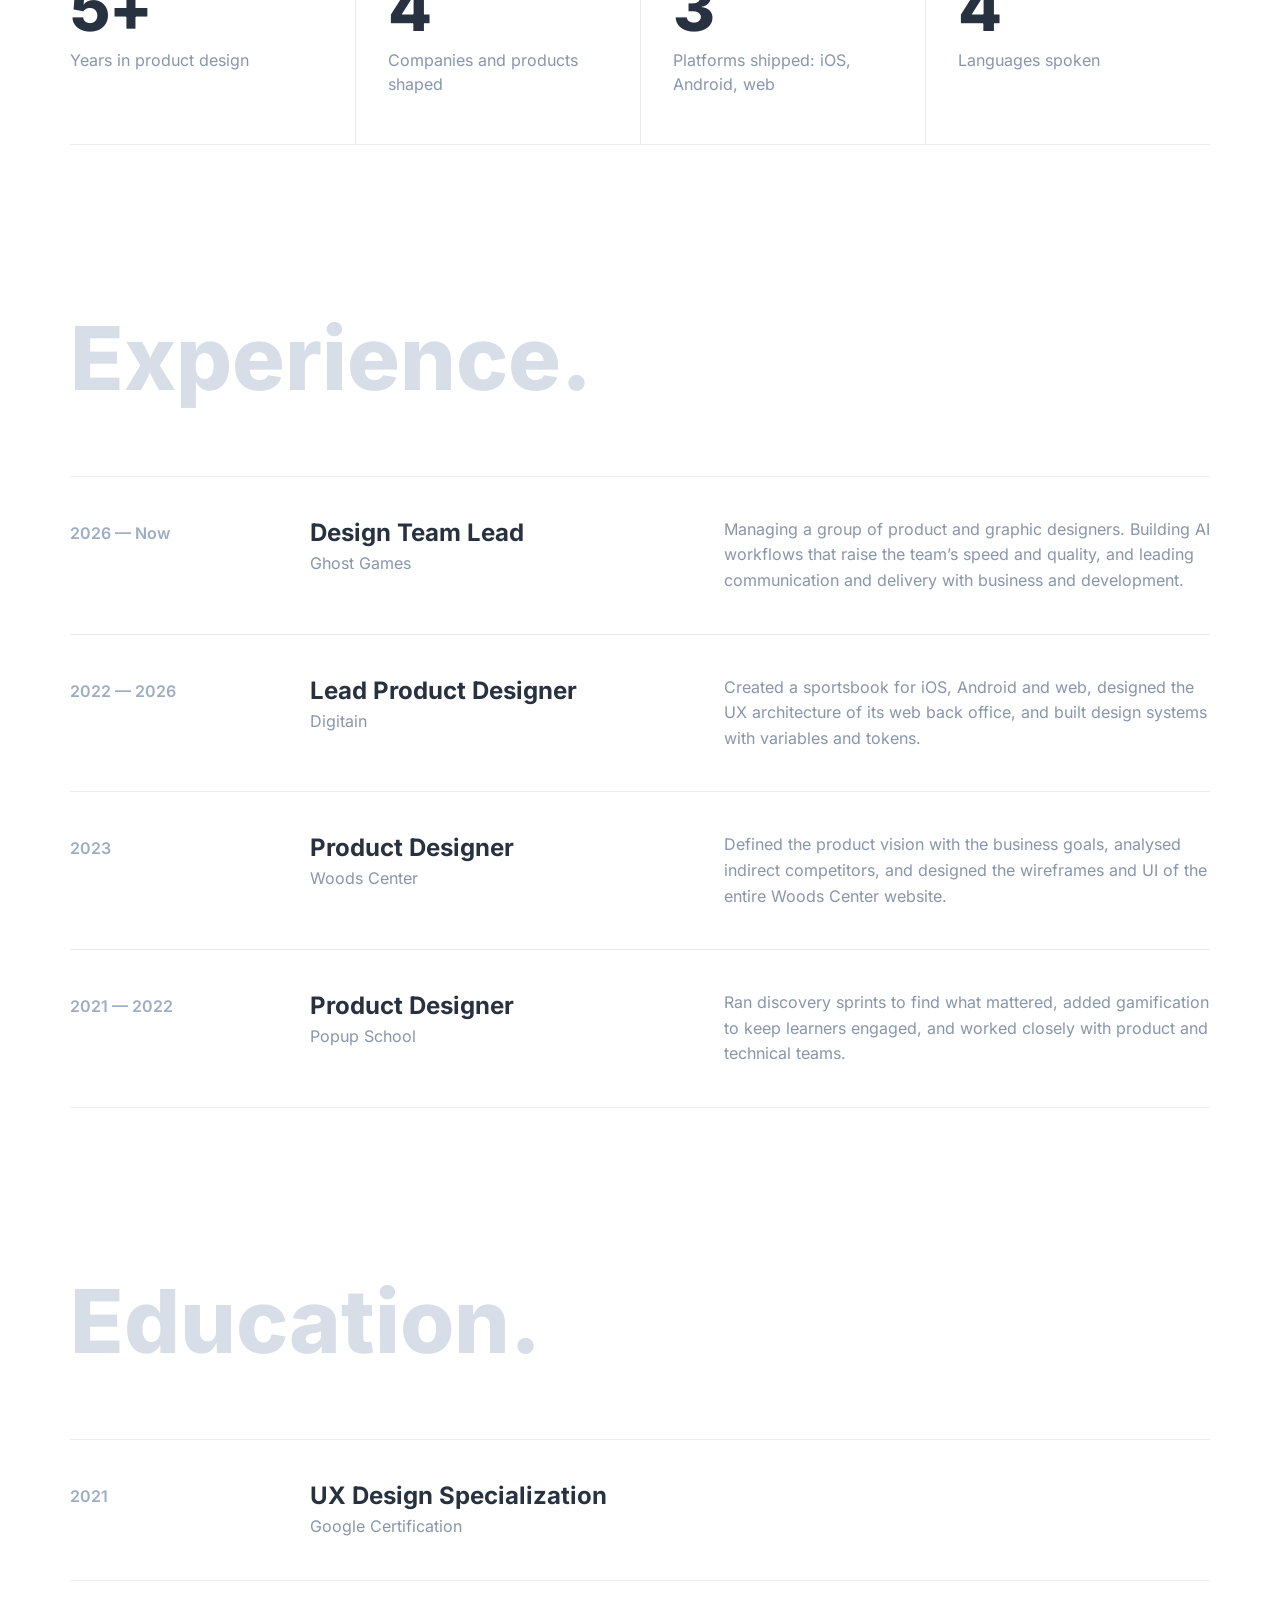
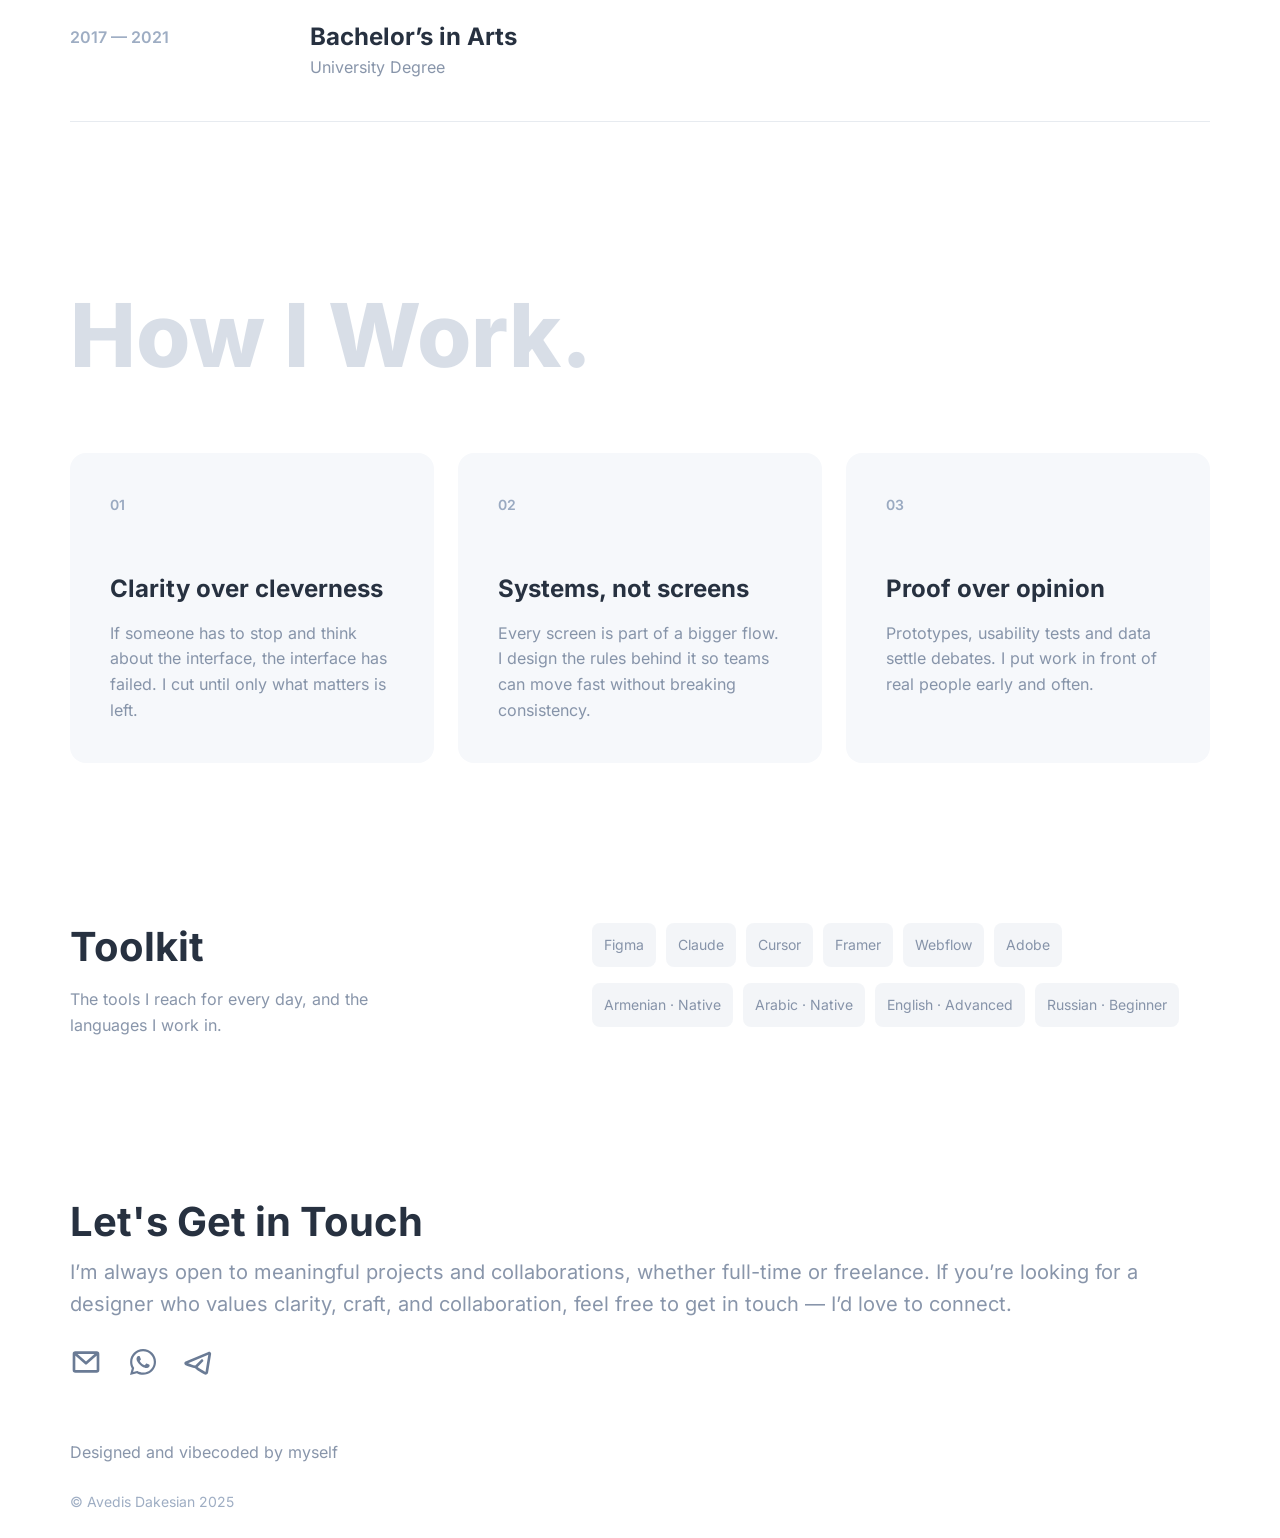
==== commit 6057e748: "Use new professional headshot on About page Co-Authored-By: Claude Opus 5.5 <noreply@anthropic.com> " ====
--- a/about/index.html
+++ b/about/index.html
@@ -60,7 +60,7 @@
 
     <section class="about-intro reveal">
       <div class="portrait">
-        <img src="../assets/img/avedis-portrait.webp" alt="Avedis Dakesian" width="1056" height="1066" loading="lazy" decoding="async">
+        <img src="../assets/img/avedis-headshot.webp" alt="Avedis Dakesian" width="1122" height="1402" loading="lazy" decoding="async">
       </div>
       <div class="about-intro__text">
         <p>My mission is to create solutions that maximise user satisfaction while hitting key business goals. I lean on UX frameworks to design products that are both valuable and intuitive, so the experience feels seamless and enjoyable.</p>
@@ -164,7 +164,7 @@
         <a href="https://wa.me/37477036014" target="_blank" rel="noopener" aria-label="WhatsApp">
           <svg viewBox="0 0 32 32" aria-hidden="true"><path transform="translate(4 3)" fill="#6a7b95" d="M 22.213 3.775 C 19.787 1.354 16.492 -0.004 13.057 0 C 5.907 0 0.109 5.77 0.109 12.888 C 0.109 15.257 0.751 17.476 1.87 19.383 L 1.837 19.322 L 0 26 L 6.863 24.208 C 8.65 25.195 10.781 25.776 13.049 25.776 L 13.054 25.776 C 20.205 25.774 26 20.003 26 12.886 C 26.004 9.468 24.641 6.19 22.212 3.776 Z M 13.054 23.599 L 13.049 23.599 C 11.029 23.599 9.139 23.044 7.525 22.079 L 7.574 22.106 L 7.181 21.875 L 3.109 22.939 L 4.195 18.986 L 3.939 18.581 C 2.858 16.878 2.288 14.903 2.293 12.889 C 2.293 6.974 7.111 2.179 13.054 2.179 C 18.996 2.179 23.814 6.974 23.814 12.889 C 23.814 18.804 18.997 23.599 13.054 23.599 Z M 18.957 15.579 C 18.634 15.417 17.043 14.64 16.747 14.531 C 16.45 14.424 16.234 14.371 16.018 14.693 C 15.803 15.015 15.183 15.74 14.994 15.955 C 14.806 16.171 14.616 16.197 14.293 16.036 C 13.336 15.655 12.453 15.112 11.683 14.431 L 11.691 14.438 C 10.997 13.799 10.399 13.063 9.917 12.253 L 9.893 12.208 C 9.704 11.886 9.872 11.712 10.034 11.551 C 10.179 11.407 10.358 11.175 10.519 10.988 C 10.646 10.832 10.755 10.655 10.838 10.464 L 10.843 10.449 C 10.931 10.268 10.92 10.054 10.814 9.883 L 10.816 9.886 C 10.734 9.724 10.088 8.14 9.818 7.494 C 9.555 6.867 9.288 6.953 9.09 6.942 C 8.902 6.934 8.686 6.932 8.47 6.932 C 8.126 6.94 7.82 7.095 7.609 7.333 L 7.609 7.335 C 6.867 8.033 6.456 9.009 6.477 10.024 L 6.477 10.021 C 6.583 11.241 7.045 12.404 7.807 13.365 L 7.797 13.352 C 9.171 15.394 11.045 17.054 13.242 18.176 L 13.324 18.213 C 13.801 18.428 14.412 18.658 15.038 18.855 L 15.168 18.89 C 15.836 19.093 16.542 19.135 17.23 19.014 L 17.203 19.018 C 18.108 18.833 18.895 18.284 19.378 17.502 L 19.386 17.487 C 19.599 17.001 19.664 16.463 19.573 15.94 L 19.575 15.957 C 19.495 15.822 19.279 15.742 18.955 15.58 Z"/></svg>
         </a>
-        <a href="https://t.me/Siveda" target="_blank" rel="noopener" aria-label="Telegram">
+        <a href="https://t.me/Sideva" target="_blank" rel="noopener" aria-label="Telegram">
           <svg viewBox="0 0 32 32" aria-hidden="true"><path fill="#6a7b95" d="M 26.093 26.417 C 25.803 28.187 23.86 29.2 22.237 28.32 C 20.88 27.581 18.865 26.447 17.049 25.26 C 16.143 24.668 15.265 24.051 14.536 23.451 C 14.059 23.057 13.591 22.629 13.219 22.184 C 11.857 22.049 10.159 21.573 8.601 21.059 C 6.902 20.489 5.224 19.858 3.569 19.168 C 1.899 18.475 1.98 16.176 3.569 15.507 L 26.369 5.907 C 27.041 5.624 27.813 5.728 28.385 6.179 C 28.957 6.63 29.238 7.356 29.12 8.075 Z M 6.127 17.323 C 7.219 17.753 8.322 18.154 9.436 18.525 C 10.932 19.019 12.295 19.381 13.273 19.507 L 19.056 13.724 C 19.577 13.203 20.421 13.204 20.942 13.725 C 21.463 14.246 21.462 15.09 20.941 15.611 L 15.66 20.891 C 15.843 21.064 16.033 21.23 16.228 21.389 C 16.958 21.975 17.719 22.522 18.507 23.028 C 20.216 24.145 22.135 25.229 23.467 25.953 L 26.291 8.833 L 6.125 17.323 Z"/></svg>
         </a>
       </div>
--- a/assets/css/pages.css
+++ b/assets/css/pages.css
@@ -150,6 +150,57 @@
 .service:hover .service__title { transform: translateX(8px); }
 .service__text { max-width: 520px; font-size: 16px; line-height: 1.6; color: var(--muted); }
 .service__tags { justify-content: flex-end; padding-top: 8px; }
+
+/* ---------- Services: main service (dark card) ---------- */
+.flagship {
+  display: flex;
+  flex-direction: column;
+  gap: 56px;
+  padding: 64px;
+  border-radius: 24px;
+  background:
+    radial-gradient(80% 120% at 85% 0%, rgba(155, 167, 183, 0.25) 0%, rgba(155, 167, 183, 0) 60%),
+    var(--ink);
+  color: #fff;
+}
+.flagship__head { display: flex; flex-direction: column; align-items: flex-start; gap: 20px; }
+.flagship__badge {
+  padding: 0 12px;
+  border-radius: 8px;
+  background: rgba(255, 255, 255, 0.12);
+  font-size: 12px;
+  line-height: 24px;
+  font-weight: 600;
+  letter-spacing: 0.08em;
+  text-transform: uppercase;
+  color: #fff;
+}
+.flagship__title { font-size: 56px; line-height: 1.12; font-weight: 800; letter-spacing: -0.02em; color: #fff; }
+.flagship__text { max-width: 640px; font-size: 20px; line-height: 32px; color: rgba(255, 255, 255, 0.75); }
+.flagship__kinds { display: grid; grid-template-columns: repeat(3, 1fr); gap: 24px; margin: 0; padding: 0; list-style: none; }
+.kind {
+  display: flex;
+  flex-direction: column;
+  gap: 12px;
+  padding: 32px;
+  border: 1px solid rgba(255, 255, 255, 0.12);
+  border-radius: 16px;
+  background: rgba(255, 255, 255, 0.04);
+  transition: transform 0.3s ease, background-color 0.3s ease;
+}
+.kind:hover { transform: translateY(-4px); background: rgba(255, 255, 255, 0.08); }
+.kind__num { margin-bottom: 24px; font-size: 14px; line-height: 24px; font-weight: 600; color: rgba(255, 255, 255, 0.5); }
+.kind__title { font-size: 24px; line-height: 32px; font-weight: 700; color: #fff; }
+.kind__text { font-size: 16px; line-height: 1.6; color: rgba(255, 255, 255, 0.7); }
+.flagship__tags li { background: rgba(255, 255, 255, 0.08); color: rgba(255, 255, 255, 0.75); }
+
+/* ---------- Services: secondary list ---------- */
+.secondary { display: flex; flex-direction: column; gap: 24px; padding-top: 32px; }
+.secondary__title { font-size: 14px; line-height: 24px; font-weight: 600; letter-spacing: 0.16em; text-transform: uppercase; color: var(--label); }
+.services--secondary .service { padding: 32px 0; }
+.services--secondary .service__num { line-height: 36px; }
+.services--secondary .service__title { font-size: 28px; line-height: 36px; }
+.services--secondary .service__tags { padding-top: 2px; }
 
 /* ---------- Process steps ---------- */
 .steps { display: grid; grid-template-columns: repeat(4, 1fr); gap: 24px; margin: 0; padding: 0; list-style: none; }
@@ -323,6 +374,22 @@
   .service__text { font-size: 14px; }
   .service__tags { justify-content: flex-start; padding-top: 4px; }
 
+  .flagship { gap: 32px; padding: 32px 20px; border-radius: 16px; }
+  .flagship__head { gap: 14px; }
+  .flagship__title { font-size: 30px; line-height: 38px; }
+  .flagship__text { font-size: 15px; line-height: 1.6; }
+  .flagship__kinds { grid-template-columns: 1fr; gap: 12px; }
+  .kind { gap: 8px; padding: 24px 20px; }
+  .kind__num { margin-bottom: 8px; font-size: 12px; }
+  .kind__title { font-size: 20px; line-height: 28px; }
+  .kind__text { font-size: 14px; }
+
+  .secondary { gap: 8px; padding-top: 16px; }
+  .secondary__title { font-size: 12px; }
+  .services--secondary .service { padding: 24px 0; }
+  .services--secondary .service__num { line-height: 24px; }
+  .services--secondary .service__title { font-size: 20px; line-height: 28px; }
+
   .steps { grid-template-columns: 1fr 1fr; gap: 32px 16px; }
   .step__title { font-size: 20px; line-height: 28px; }
   .step__text { font-size: 14px; }
